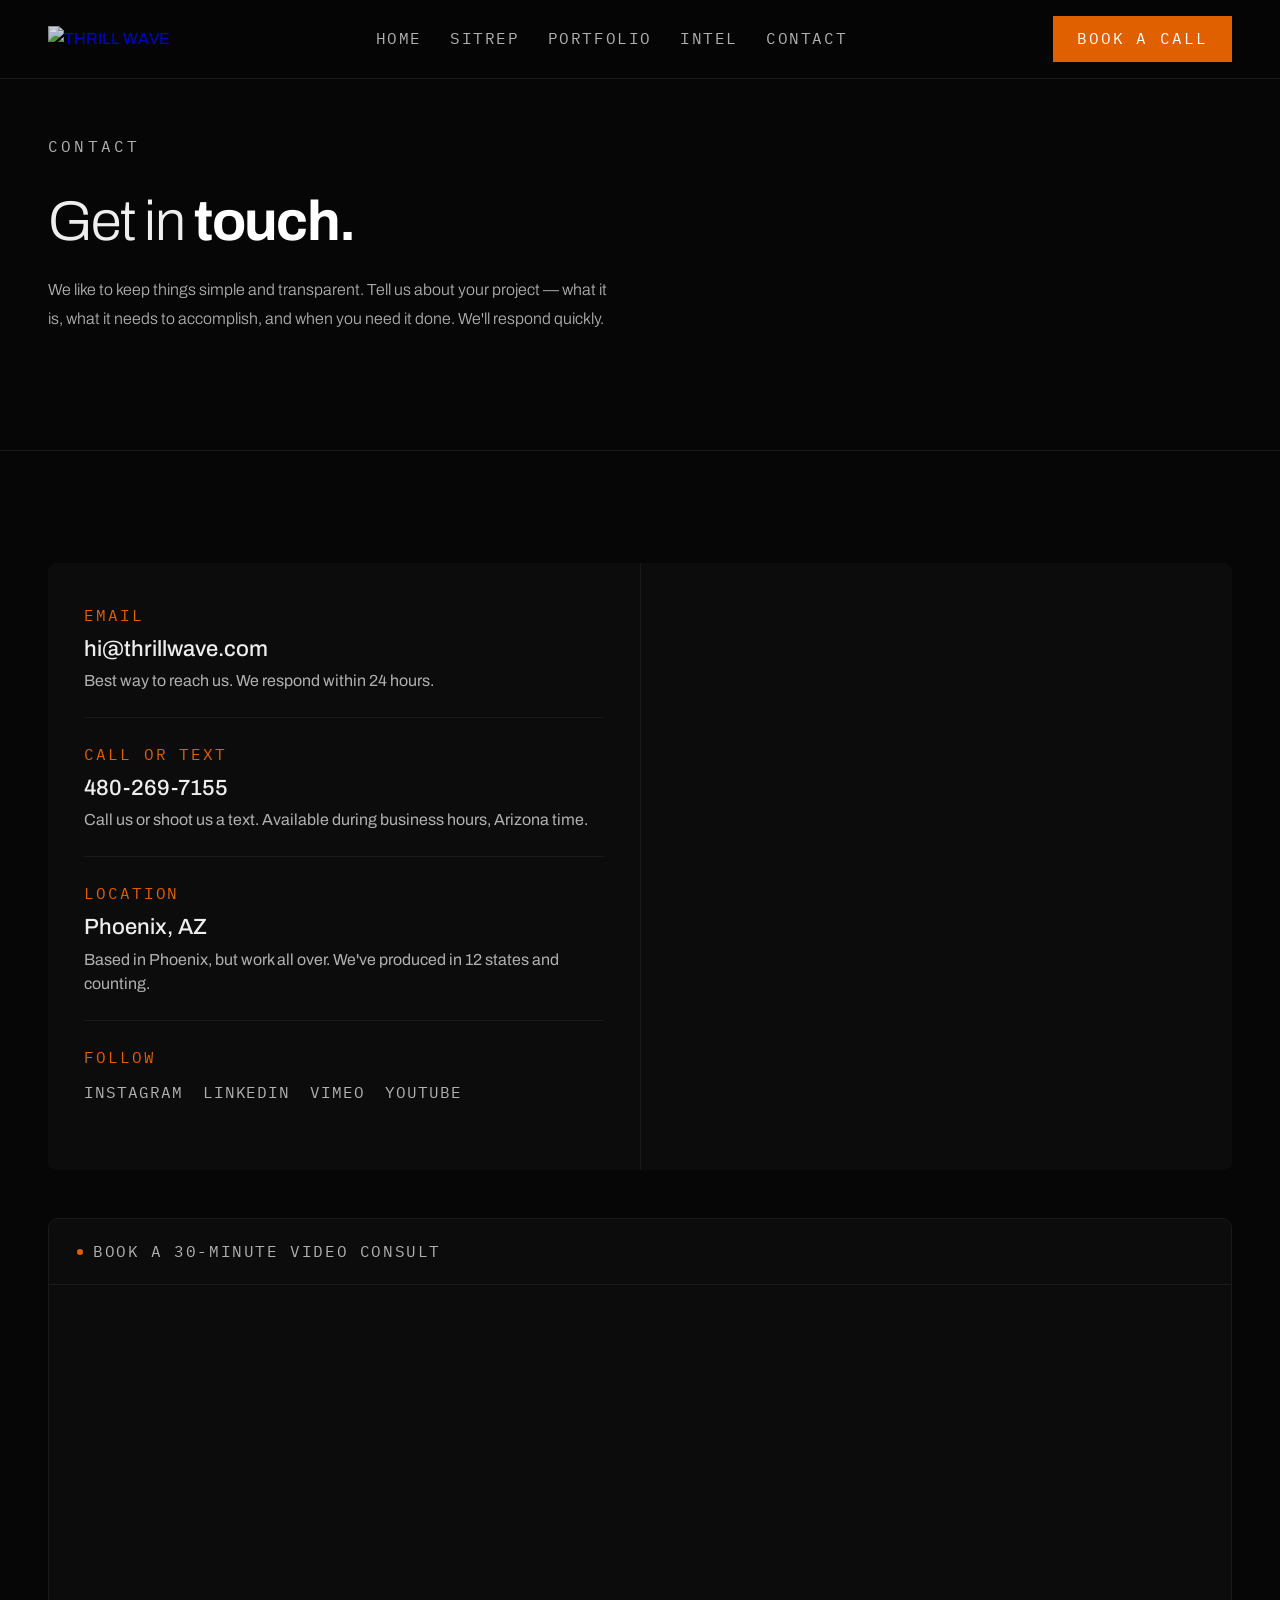
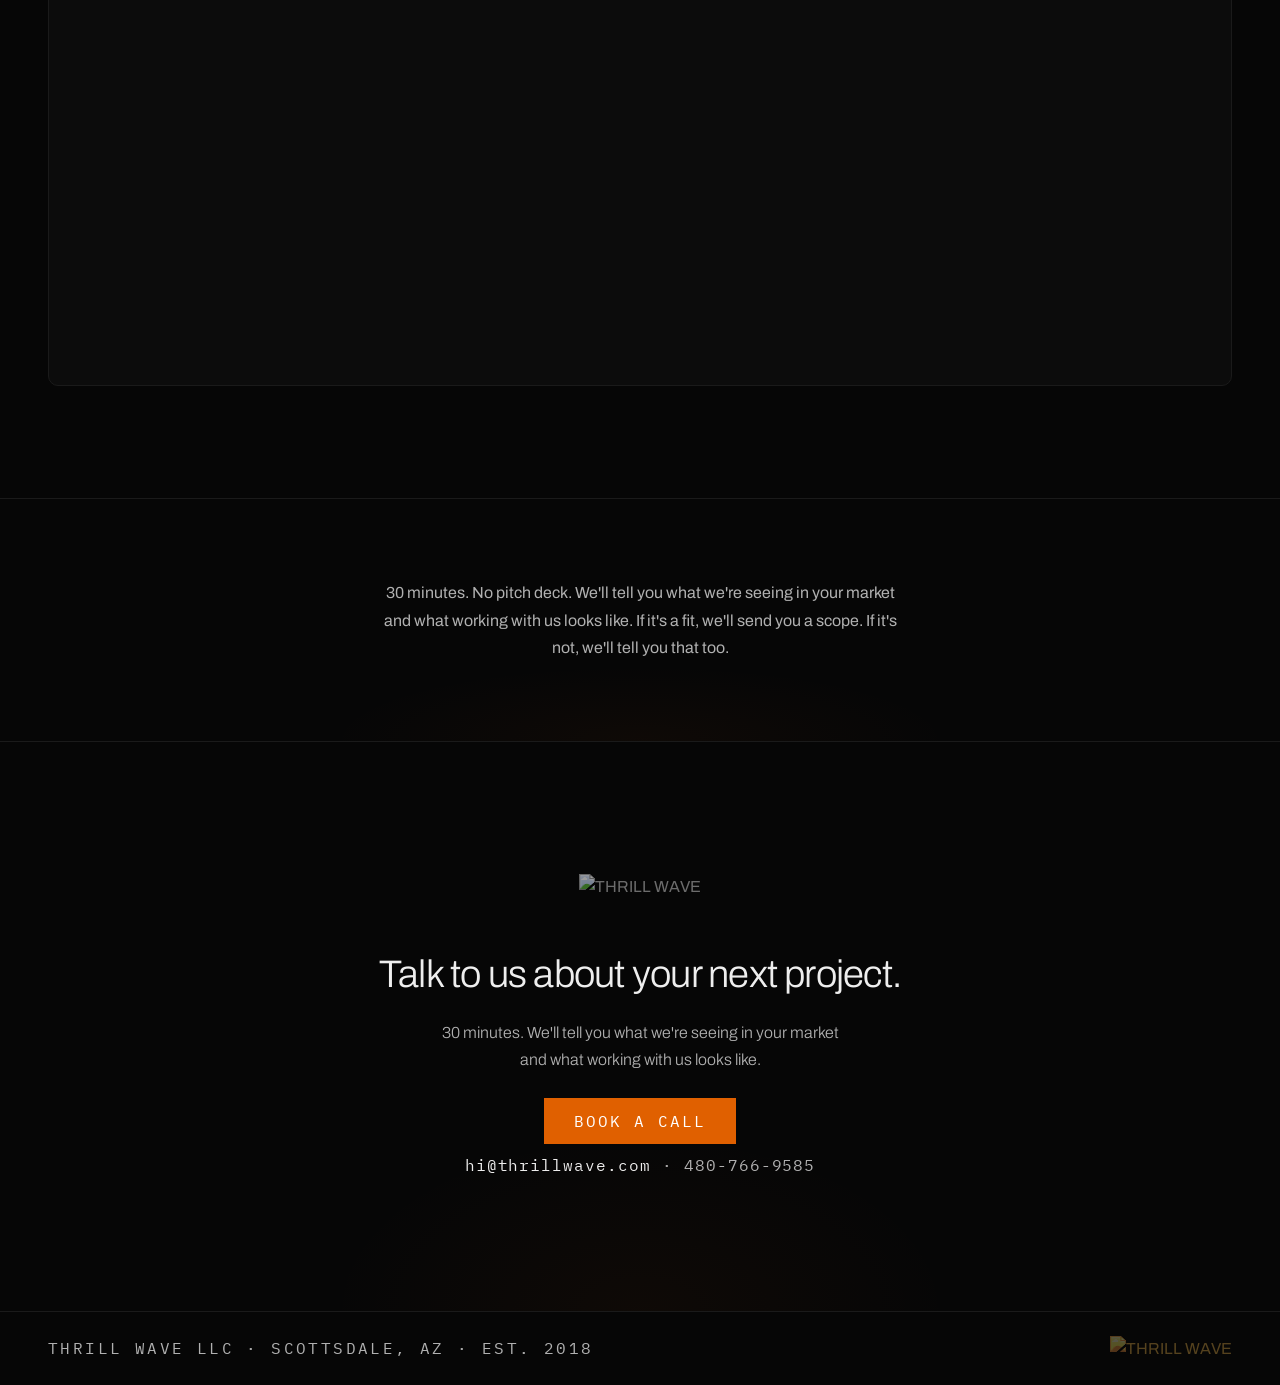
==== contact.html @ 00d658ed "contact page update; moved calendly widget" ====
<!doctype html>
<html lang="en">
  <head>
    <meta charset="UTF-8" />
    <meta name="viewport" content="width=device-width, initial-scale=1.0" />
    <title>Contact — Thrill Wave | Work With Us</title>
    <meta
      name="description"
      content="30 minutes. We'll tell you what we're seeing in your market and what working with us looks like. Email hi@thrillwave.com or book a call."
    />
    <link rel="preconnect" href="https://fonts.googleapis.com" />
    <link
      href="https://fonts.googleapis.com/css2?family=Archivo:wght@300;400;500;600;700;900&family=IBM+Plex+Mono:wght@300;400;500&display=swap"
      rel="stylesheet"
    />
    <link rel="stylesheet" href="styles.css" />
  </head>
  <body>
    <div id="site-nav"></div>

    <!-- HERO -->
    <section class="contact-hero">
      <div class="hero-bg"></div>
      <div class="hero-content">
        <div class="hero-eyebrow mono">Contact</div>
        <h1 class="hero-h1">Get in <strong>touch.</strong></h1>
        <p class="hero-sub">
          We like to keep things simple and transparent. Tell us about your
          project — what it is, what it needs to accomplish, and when you need
          it done. We'll respond quickly.
        </p>
      </div>
    </section>

    <!-- CONTACT INFO + MAP -->
    <section style="border-top: 1px solid var(--border)">
      <div class="contact-layout">
        <!-- LEFT: CONTACT METHODS -->
        <div class="contact-left">
          <div class="contact-methods">
            <div class="contact-method">
              <div class="contact-method-label">Email</div>
              <div class="contact-method-value">
                <a href="mailto:hi@thrillwave.com">hi@thrillwave.com</a>
              </div>
              <div class="contact-method-note">
                Best way to reach us. We respond within 24 hours.
              </div>
            </div>

            <div class="contact-method">
              <div class="contact-method-label">Call or Text</div>
              <div class="contact-method-value">
                <a href="tel:+14802697155">480-269-7155</a>
              </div>
              <div class="contact-method-note">
                Call us or shoot us a text. Available during business hours,
                Arizona time.
              </div>
            </div>

            <div class="contact-method">
              <div class="contact-method-label">Location</div>
              <div class="contact-method-value">Phoenix, AZ</div>
              <div class="contact-method-note">
                Based in Phoenix, but work all over. We've produced in 12 states
                and counting.
              </div>
            </div>

            <div class="contact-method">
              <div class="contact-method-label">Follow</div>
              <div class="contact-social">
                <a
                  href="https://www.instagram.com/thrillwave"
                  target="_blank"
                  rel="noopener"
                  class="contact-social-link"
                  >Instagram</a
                >
                <a
                  href="https://www.linkedin.com/company/thrillwave"
                  target="_blank"
                  rel="noopener"
                  class="contact-social-link"
                  >LinkedIn</a
                >
                <a
                  href="https://vimeo.com/thrillwave"
                  target="_blank"
                  rel="noopener"
                  class="contact-social-link"
                  >Vimeo</a
                >
                <a
                  href="https://www.youtube.com/@thrillwave"
                  target="_blank"
                  rel="noopener"
                  class="contact-social-link"
                  >YouTube</a
                >
              </div>
            </div>
          </div>
        </div>

        <!-- RIGHT: MAP -->
        <div class="contact-right">
          <iframe
            class="contact-map"
            src="https://www.google.com/maps/embed?pb=!1m18!1m12!1m3!1d213373.94354492173!2d-112.07404565!3d33.49417045!2m3!1f0!2f0!3f0!3m2!1i1024!2i768!4f13.1!3m3!1m2!1s0x872b0929a8374f29%3A0xf5f8a4dbfcb78f!2sScottsdale%2C%20AZ!5e0!3m2!1sen!2sus!4v1"
            loading="lazy"
            referrerpolicy="no-referrer-when-downgrade"
            title="Thrill Wave — Scottsdale, AZ"
          ></iframe>
        </div>
      </div>

      <!-- CALENDLY: FULL WIDTH BELOW -->
      <div class="contact-calendly-section">
        <div class="contact-calendly-header">
          <div class="contact-calendly-dot"></div>
          <span class="contact-calendly-label"
            >Book a 30-Minute Video Consult</span
          >
        </div>
        <iframe
          src="https://calendly.com/christhrillwave/30-minute-meeting-clone?hide_landing_page_details=1&hide_gdpr_banner=1&background_color=0c0c0c&text_color=b0b0b0&primary_color=e06000"
          loading="lazy"
          title="Schedule a call with Thrill Wave"
        ></iframe>
      </div>
    </section>

    <!-- BOTTOM CTA -->
    <section class="contact-cta-block">
      <div class="contact-cta-text">
        30 minutes. No pitch deck. We'll tell you what we're seeing in your
        market and what working with us looks like. If it's a fit, we'll send
        you a scope. If it's not, we'll tell you that too.
      </div>
    </section>

    <div id="site-footer"></div>

    <script src="includes.js"></script>
    <script src="menu.js"></script>
  </body>
</html>
---- styles.css ----
/* ============================================
   THRILL WAVE — GLOBAL STYLES
   ============================================ */
:root {
  /* Backgrounds */
  --black: #060606;
  --near-black: #0c0c0c;
  --dark: #141414;
  --card: #101010;

  /* Borders & UI elements */
  --border: #1a1a1a;
  --border-l: #252525;
  --border-mid: #3a3a3a;

  /* Text — only 3 colors */
  --white: #eee;
  --pure: #fff;
  --gray: #b0b0b0;
  --orange: #e06000;

  /* Orange UI variants */
  --orange-glow: rgba(224, 96, 0, 0.04);
  --orange-border: rgba(224, 96, 0, 0.1);

  /* Font scale — 4 sizes only */
  --fs-title: clamp(36px, 4.5vw, 56px);
  --fs-h1: clamp(26px, 3vw, 42px);
  --fs-h2: 22px;
  --fs-body: 16px;
}

* {
  margin: 0;
  padding: 0;
  box-sizing: border-box;
}
html {
  scroll-behavior: smooth;
  background: var(--black);
}
body {
  font-family: "Archivo", sans-serif;
  background: var(--black);
  color: var(--gray);
  font-size: var(--fs-body);
  line-height: 1.6;
  overflow-x: hidden;
  -webkit-font-smoothing: antialiased;
}
.mono {
  font-family: "IBM Plex Mono", monospace;
}

/* === NAV === */
nav {
  position: fixed;
  top: 0;
  left: 0;
  right: 0;
  z-index: 100;
  padding: 16px 48px;
  display: flex;
  justify-content: space-between;
  align-items: center;
  backdrop-filter: blur(20px);
  background: rgba(6, 6, 6, 0.88);
  border-bottom: 1px solid var(--border);
}
.nav-wordmark a {
  text-decoration: none;
}
.nav-wordmark img {
  height: 16px;
  opacity: 0.85;
}
.nav-links {
  display: flex;
  align-items: center;
  gap: 28px;
}
.nav-link {
  font-family: "IBM Plex Mono", monospace;
  font-size: var(--fs-body);
  letter-spacing: 0.1em;
  text-transform: uppercase;
  color: var(--gray);
  text-decoration: none;
  transition: color 0.3s;
}
.nav-link:hover {
  color: var(--white);
}
.nav-cta {
  font-family: "IBM Plex Mono", monospace;
  font-size: var(--fs-body);
  letter-spacing: 0.12em;
  text-transform: uppercase;
  color: var(--pure);
  background: var(--orange);
  padding: 10px 24px;
  text-decoration: none;
  transition: all 0.3s;
}

.nav-right {
  display: flex;
  align-items: center;
  gap: 16px;
}

.nav-cta:hover {
  background: var(--white);
  color: var(--black);
}

/* === HERO === */
.hero {
  min-height: 100vh;
  display: flex;
  flex-direction: column;
  justify-content: flex-end;
  padding: 0 48px 96px;
  position: relative;
  overflow: hidden;
}
.hero-bg {
  position: absolute;
  inset: 0;
  background: var(--black);
}
.hero-bg::after {
  content: "";
  position: absolute;
  inset: 0;
  background: linear-gradient(
    to top,
    var(--black) 0%,
    transparent 40%,
    transparent 85%,
    rgba(6, 6, 6, 0.4) 100%
  );
  z-index: 1;
}
.hero-content {
  position: relative;
  z-index: 2;
  max-width: 820px;
}
.hero-eyebrow {
  font-family: "IBM Plex Mono", monospace;
  font-size: var(--fs-body);
  letter-spacing: 0.2em;
  color: var(--gray);
  text-transform: uppercase;
  margin-bottom: 32px;
  opacity: 0;
  animation: up 1s ease 0.3s forwards;
}
.hero-h1 {
  font-size: var(--fs-title);
  font-weight: 300;
  line-height: 1.08;
  color: var(--white);
  margin-bottom: 24px;
  letter-spacing: -0.03em;
  opacity: 0;
  animation: up 1s ease 0.5s forwards;
}
.hero-h1 strong {
  font-weight: 700;
  color: var(--pure);
}
.hero-sub {
  font-size: var(--fs-body);
  font-weight: 300;
  color: var(--gray);
  max-width: 560px;
  line-height: 1.8;
  margin-bottom: 44px;
  opacity: 0;
  animation: up 1s ease 0.7s forwards;
}
.hero-ctas {
  display: flex;
  gap: 24px;
  align-items: center;
  opacity: 0;
  animation: up 1s ease 0.9s forwards;
}
.btn-w {
  font-family: "IBM Plex Mono", monospace;
  font-size: var(--fs-body);
  letter-spacing: 0.12em;
  text-transform: uppercase;
  color: var(--pure);
  background: var(--orange);
  padding: 13px 30px;
  text-decoration: none;
  transition: all 0.3s;
}
.btn-w:hover {
  background: var(--white);
  color: var(--black);
}
.btn-g {
  font-family: "IBM Plex Mono", monospace;
  font-size: var(--fs-body);
  letter-spacing: 0.12em;
  text-transform: uppercase;
  color: var(--gray);
  text-decoration: none;
  padding: 13px 0;
  border-bottom: 1px solid var(--orange-border);
  transition: all 0.3s;
}
.btn-g:hover {
  color: var(--white);
  border-bottom-color: var(--orange);
}
.arrow {
  color: var(--orange);
}
@keyframes up {
  from {
    opacity: 0;
    transform: translateY(18px);
  }
  to {
    opacity: 1;
    transform: translateY(0);
  }
}

/* === TICKER === */
.ticker {
  border-top: 1px solid var(--border);
  border-bottom: 1px solid var(--border);
  padding: 14px 0;
  overflow: hidden;
  white-space: nowrap;
}
.ticker-track {
  display: inline-flex;
  animation: scroll 40s linear infinite;
}
.ticker-item {
  font-family: "IBM Plex Mono", monospace;
  font-size: var(--fs-body);
  letter-spacing: 0.15em;
  text-transform: uppercase;
  color: var(--gray);
  padding: 0 36px;
}
@keyframes scroll {
  0% {
    transform: translateX(0);
  }
  100% {
    transform: translateX(-50%);
  }
}

/* === SECTION LABELS === */
section {
  padding: 112px 48px;
  position: relative;
}
.s-label {
  font-family: "IBM Plex Mono", monospace;
  font-size: var(--fs-body);
  letter-spacing: 0.2em;
  text-transform: uppercase;
  color: var(--gray);
  margin-bottom: 12px;
}
.s-num {
  color: var(--orange);
}
.s-title {
  font-size: var(--fs-h1);
  font-weight: 300;
  color: var(--white);
  line-height: 1.15;
  letter-spacing: -0.025em;
  margin-bottom: 18px;
}
.s-body {
  font-size: var(--fs-body);
  font-weight: 300;
  color: var(--gray);
  max-width: 580px;
  line-height: 1.8;
}

/* === FOUR FAILURE MODES === */
.fm-cards {
  display: grid;
  grid-template-columns: repeat(4, 1fr);
  gap: 1px;
  background: var(--border);
  border-radius: 10px;
  overflow: hidden;
  margin-bottom: 20px;
}
.fm-card {
  background: var(--near-black);
  padding: 24px 20px;
  cursor: pointer;
  transition: background 0.3s;
  position: relative;
  min-height: 200px;
  display: flex;
  flex-direction: column;
}
.fm-card:hover,
.fm-card.active {
  background: var(--black);
}
.fm-card.active .fm-num {
  color: var(--gray);
}
.fm-card.active .fm-title {
  color: var(--white);
}
.fm-card.active .fm-bar {
  opacity: 1;
}
.fm-num {
  font-family: "IBM Plex Mono", monospace;
  font-size: 32px;
  font-weight: 300;
  color: var(--border-l);
  line-height: 1;
  margin-bottom: 14px;
  transition: color 0.3s;
}
.fm-title {
  font-size: var(--fs-body);
  font-weight: 600;
  color: var(--gray);
  margin-bottom: 8px;
  transition: color 0.3s;
  line-height: 1.3;
}
.fm-desc {
  font-size: var(--fs-body);
  color: var(--gray);
  line-height: 1.6;
  flex: 1;
}
.fm-bar {
  position: absolute;
  bottom: 0;
  left: 0;
  right: 0;
  height: 2px;
  opacity: 0;
  transition: opacity 0.3s;
}
.fm-bar-fill {
  height: 100%;
  width: 0;
  background: var(--border-mid);
  transition: width 3.5s linear;
}
.fm-card.active .fm-bar-fill {
  width: 100%;
}
.fm-detail {
  background: var(--near-black);
  border: 0.5px solid var(--border);
  border-radius: 10px;
  overflow: hidden;
}
.fm-detail-inner {
  display: none;
  animation: fadeUp 0.35s ease;
}
.fm-detail-inner.active {
  display: flex;
  gap: 20px;
  padding: 24px;
}
@keyframes fadeUp {
  from {
    opacity: 0;
    transform: translateY(6px);
  }
  to {
    opacity: 1;
    transform: translateY(0);
  }
}
.fm-detail-left {
  flex: 1;
  min-width: 0;
}
.fm-detail-right {
  width: 260px;
  flex-shrink: 0;
  display: flex;
  flex-direction: column;
  gap: 8px;
}
.fm-detail-label {
  font-family: "IBM Plex Mono", monospace;
  font-size: var(--fs-body);
  letter-spacing: 0.15em;
  text-transform: uppercase;
  color: var(--gray);
  margin-bottom: 8px;
}
.fm-detail-h {
  font-size: var(--fs-h2);
  font-weight: 500;
  color: var(--white);
  margin-bottom: 8px;
  line-height: 1.3;
}
.fm-detail-p {
  font-size: var(--fs-body);
  color: var(--gray);
  line-height: 1.7;
}
.fm-symptom {
  display: flex;
  align-items: flex-start;
  gap: 10px;
  padding: 6px 0;
}
.fm-symptom-dot {
  width: 6px;
  height: 6px;
  border-radius: 50%;
  margin-top: 7px;
  flex-shrink: 0;
}
.fm-symptom-dot.red {
  background: #c04030;
}
.fm-symptom-dot.amber {
  background: #b07020;
}
.fm-symptom-text {
  font-size: var(--fs-body);
  color: var(--gray);
  line-height: 1.5;
}
.fm-stat-row {
  display: flex;
  align-items: baseline;
  gap: 10px;
  padding: 10px 14px;
  background: var(--black);
  border-radius: 6px;
}
.fm-stat-val {
  font-family: "IBM Plex Mono", monospace;
  font-size: var(--fs-h2);
  font-weight: 500;
  color: var(--white);
}
.fm-stat-label {
  font-size: var(--fs-body);
  color: var(--gray);
}

/* === TRIPTYCH === */
.triptych {
  display: grid;
  grid-template-columns: repeat(3, 1fr);
  gap: 1px;
  background: var(--border);
  border-radius: 10px;
  overflow: hidden;
}
.tri-card {
  background: var(--near-black);
  position: relative;
  aspect-ratio: 1 / 1.15;
}
.tri-card canvas {
  display: block;
  width: 100%;
  height: 100%;
}
.tri-num {
  position: absolute;
  top: 18px;
  left: 20px;
  font-family: "IBM Plex Mono", monospace;
  font-size: 44px;
  font-weight: 300;
  color: var(--border);
  line-height: 1;
  z-index: 2;
}
.tri-bottom {
  position: absolute;
  bottom: 0;
  left: 0;
  right: 0;
  padding: 20px;
  z-index: 2;
}
.tri-name {
  font-size: var(--fs-h2);
  font-weight: 500;
  color: var(--white);
  margin-bottom: 6px;
  letter-spacing: 0.02em;
}
.tri-divider {
  width: 28px;
  height: 1px;
  background: var(--border-mid);
  margin-bottom: 10px;
}
.tri-desc {
  font-size: var(--fs-body);
  font-weight: 300;
  color: var(--gray);
  line-height: 1.65;
}

/* === MECHANISM WIDGET === */
.mech-top {
  display: flex;
  align-items: center;
  justify-content: space-between;
  margin-bottom: 24px;
}
.mech-pills {
  display: flex;
  gap: 0;
}
.mech-pill {
  font-family: "IBM Plex Mono", monospace;
  font-size: var(--fs-body);
  letter-spacing: 0.08em;
  padding: 10px 22px;
  background: var(--dark);
  border: 1px solid var(--border-l);
  color: var(--gray);
  cursor: pointer;
  transition: all 0.3s;
  text-transform: uppercase;
  position: relative;
  overflow: hidden;
}
.mech-pill:first-child {
  border-radius: 6px 0 0 6px;
}
.mech-pill:last-child {
  border-radius: 0 6px 6px 0;
}
.mech-pill:not(:first-child) {
  border-left: none;
}
.mech-pill:hover {
  color: var(--white);
}
.mech-pill.active {
  background: var(--white);
  color: var(--black);
  border-color: var(--white);
}
.mech-pill-bar {
  position: absolute;
  bottom: 0;
  left: 0;
  right: 0;
  height: 2px;
}
.mech-pill-bar-fill {
  height: 100%;
  width: 0;
  background: var(--orange);
  transition: width 4.5s linear;
}
.mech-pill.active .mech-pill-bar-fill {
  width: 100%;
}
.mech-counter {
  font-family: "IBM Plex Mono", monospace;
  font-size: var(--fs-body);
  color: var(--gray);
  letter-spacing: 0.1em;
}
.mech-stage {
  display: none;
  animation: fadeUp 0.4s ease;
}
.mech-stage.active {
  display: block;
}
.mech-stage-header {
  display: flex;
  align-items: baseline;
  gap: 12px;
  margin-bottom: 14px;
}
.mech-stage-num {
  font-family: "IBM Plex Mono", monospace;
  font-size: 40px;
  font-weight: 300;
  color: var(--border-l);
  line-height: 1;
}
.mech-stage-name {
  font-size: var(--fs-h1);
  font-weight: 500;
  color: var(--white);
  letter-spacing: -0.01em;
}
.mech-stage-desc {
  font-size: var(--fs-body);
  color: var(--gray);
  line-height: 1.7;
  max-width: 520px;
  margin-bottom: 20px;
}
.mech-viz {
  background: var(--near-black);
  border: 1px solid var(--border);
  border-radius: 10px;
  padding: 24px;
  position: relative;
  overflow: hidden;
  min-height: 200px;
}
.mech-streams {
  display: flex;
  flex-direction: column;
  gap: 8px;
  margin-bottom: 20px;
}
.mech-stream {
  display: flex;
  align-items: center;
  gap: 10px;
  height: 34px;
}
.mech-stream-label {
  font-family: "IBM Plex Mono", monospace;
  font-size: var(--fs-body);
  color: var(--gray);
  width: 150px;
  text-align: right;
  flex-shrink: 0;
  letter-spacing: 0.04em;
  text-transform: uppercase;
}
.mech-stream-bar {
  height: 3px;
  border-radius: 2px;
  position: relative;
  flex: 1;
  overflow: hidden;
}
.mech-stream-bar-bg {
  position: absolute;
  inset: 0;
  background: var(--border);
  border-radius: 2px;
}
.mech-stream-bar-fill {
  position: absolute;
  top: 0;
  left: 0;
  height: 100%;
  border-radius: 2px;
  background: var(--gray);
  transition: width 1.2s cubic-bezier(0.22, 1, 0.36, 1);
}
.mech-stream-val {
  font-family: "IBM Plex Mono", monospace;
  font-size: var(--fs-body);
  color: var(--gray);
  width: 44px;
  flex-shrink: 0;
}
.mech-tags {
  display: flex;
  flex-wrap: wrap;
  gap: 8px;
  margin-top: 16px;
}
.mech-tag {
  font-family: "IBM Plex Mono", monospace;
  font-size: var(--fs-body);
  letter-spacing: 0.06em;
  padding: 6px 14px;
  border: 1px solid var(--border);
  color: var(--gray);
  border-radius: 6px;
  text-transform: uppercase;
  opacity: 0;
  animation: tagIn 0.3s ease forwards;
}
@keyframes tagIn {
  to {
    opacity: 1;
  }
}
.mech-synth-grid {
  display: grid;
  grid-template-columns: 1fr 1fr;
  gap: 12px;
}
.mech-synth-card {
  border: 1px solid var(--border);
  border-radius: 8px;
  padding: 18px;
  background: var(--black);
}
.mech-synth-label {
  font-family: "IBM Plex Mono", monospace;
  font-size: var(--fs-body);
  letter-spacing: 0.1em;
  text-transform: uppercase;
  color: var(--gray);
  margin-bottom: 8px;
}
.mech-synth-val {
  font-size: var(--fs-h2);
  font-weight: 500;
  color: var(--white);
}
.mech-synth-sub {
  font-size: var(--fs-body);
  color: var(--gray);
  margin-top: 4px;
}
.mech-conf-bar {
  height: 4px;
  background: var(--border);
  border-radius: 2px;
  margin-top: 12px;
  overflow: hidden;
}
.mech-conf-fill {
  height: 100%;
  border-radius: 2px;
  background: var(--orange);
  width: 0;
  transition: width 1.5s cubic-bezier(0.22, 1, 0.36, 1);
}
.mech-exec-timeline {
  display: flex;
  flex-direction: column;
  gap: 0;
}
.mech-exec-step {
  display: flex;
  gap: 14px;
  padding: 16px 0;
  border-bottom: 1px solid var(--border);
  opacity: 0;
  animation: slideIn 0.4s ease forwards;
}
.mech-exec-step:last-child {
  border-bottom: none;
}
@keyframes slideIn {
  to {
    opacity: 1;
    transform: translateX(0);
  }
}
.mech-exec-dot {
  width: 8px;
  height: 8px;
  border-radius: 50%;
  margin-top: 6px;
  flex-shrink: 0;
}
.mech-exec-dot.pending {
  background: var(--border-l);
}
.mech-exec-dot.active {
  background: var(--orange);
}
.mech-exec-dot.done {
  background: var(--white);
}
.mech-exec-phase {
  font-family: "IBM Plex Mono", monospace;
  font-size: var(--fs-body);
  letter-spacing: 0.08em;
  text-transform: uppercase;
  color: var(--gray);
  margin-bottom: 2px;
}
.mech-exec-text {
  font-size: var(--fs-body);
  color: var(--gray);
  line-height: 1.5;
}
.mech-exec-status {
  font-family: "IBM Plex Mono", monospace;
  font-size: var(--fs-body);
  color: var(--gray);
  margin-left: auto;
  flex-shrink: 0;
  align-self: center;
}

/* === VERTICALS === */
.vert {
  background: var(--near-black);
  border-top: 1px solid var(--border);
}
.vert-hdr {
  margin-bottom: 48px;
  max-width: 540px;
}
.vert-grid {
  display: grid;
  grid-template-columns: repeat(3, 1fr);
  gap: 1px;
  background: var(--border);
}
.v-tile {
  background: var(--black);
  padding: 32px 24px;
  transition: background 0.4s;
  position: relative;
}
.v-tile:hover {
  background: var(--dark);
}
.v-tile::before {
  content: "";
  position: absolute;
  top: 0;
  left: 0;
  width: 0;
  height: 1px;
  background: var(--gray);
  transition: width 0.4s;
}
.v-tile:hover::before {
  width: 100%;
}
.v-tile h3 {
  font-size: var(--fs-h2);
  font-weight: 600;
  color: var(--white);
  margin-bottom: 8px;
}
.v-tile p {
  font-family: "IBM Plex Mono", monospace;
  font-size: var(--fs-body);
  color: var(--gray);
  letter-spacing: 0.02em;
  line-height: 1.6;
}

/* === PROOF === */
.proof {
  border-top: 1px solid var(--border);
}
.proof-hdr {
  margin-bottom: 48px;
}
.vid-ph {
  width: 100%;
  aspect-ratio: 16 / 9;
  background: var(--near-black);
  border: 1px solid var(--border);
  border-radius: 8px;
  display: flex;
  align-items: center;
  justify-content: center;
  margin-bottom: 64px;
}
.vid-ph span {
  font-family: "IBM Plex Mono", monospace;
  font-size: var(--fs-body);
  color: var(--gray);
  letter-spacing: 0.15em;
  text-transform: uppercase;
}
.diff {
  padding: 24px 0;
  border-top: 1px solid var(--border);
  display: flex;
  align-items: center;
  gap: 14px;
}
.diff-dot {
  width: 6px;
  height: 6px;
  border-radius: 50%;
  background: var(--orange);
  flex-shrink: 0;
}
.diff p {
  font-size: var(--fs-body);
  font-weight: 500;
  color: var(--gray);
}

/* === CTA === */
.cta {
  padding: 132px 48px;
  text-align: center;
  border-top: 1px solid var(--border);
  position: relative;
}
.cta::before {
  content: "";
  position: absolute;
  inset: 0;
  background: radial-gradient(
    ellipse 35% 45% at 50% 100%,
    var(--orange-glow) 0%,
    transparent 70%
  );
  pointer-events: none;
}
.cta-logo {
  margin-bottom: 44px;
}
.cta-logo img {
  height: 72px;
  opacity: 0.6;
}
.cta-h2 {
  font-size: var(--fs-h1);
  font-weight: 300;
  color: var(--white);
  margin-bottom: 14px;
  letter-spacing: -0.02em;
}
.cta-p {
  font-size: var(--fs-body);
  font-weight: 300;
  color: var(--gray);
  margin-bottom: 36px;
  line-height: 1.7;
}
.cta-contact {
  font-family: "IBM Plex Mono", monospace;
  font-size: var(--fs-body);
  color: var(--gray);
  letter-spacing: 0.06em;
  margin-top: 18px;
}
.cta-contact a {
  color: var(--white);
  text-decoration: none;
  transition: color 0.3s;
}
.cta-contact a:hover {
  color: var(--orange);
}

/* === FOOTER === */
footer {
  padding: 24px 48px;
  border-top: 1px solid var(--border);
  display: flex;
  justify-content: space-between;
  align-items: center;
}
footer p {
  font-family: "IBM Plex Mono", monospace;
  font-size: var(--fs-body);
  letter-spacing: 0.15em;
  text-transform: uppercase;
  color: var(--gray);
}
.f-logo img {
  height: 16px;
  opacity: 0.4;
  filter: sepia(1) saturate(3) hue-rotate(346deg) brightness(0.8);
}

/* === TEMPLATE PAGE === */
.page-body {
  min-height: 60vh;
  display: flex;
  align-items: center;
  justify-content: center;
  padding-top: 80px;
}
.page-body p {
  font-family: "IBM Plex Mono", monospace;
  font-size: var(--fs-body);
  color: var(--gray);
  letter-spacing: 0.1em;
  text-transform: uppercase;
}

/* === HAMBURGER MENU === */
.nav-burger {
  display: none;
  background: none;
  border: none;
  cursor: pointer;
  padding: 8px;
  flex-direction: column;
  gap: 5px;
  z-index: 101;
}
.nav-burger span {
  display: block;
  width: 20px;
  height: 1.5px;
  background: var(--white);
  transition: all 0.3s;
}
.nav-burger.open span:nth-child(1) {
  transform: translateY(6.5px) rotate(45deg);
}
.nav-burger.open span:nth-child(2) {
  opacity: 0;
}
.nav-burger.open span:nth-child(3) {
  transform: translateY(-6.5px) rotate(-45deg);
}

/* === CONTACT === */
.contact-hero {
  min-height: 50vh;
  display: flex;
  flex-direction: column;
  justify-content: flex-end;
  padding: 0 48px 72px;
  position: relative;
  overflow: hidden;
}
.contact-hero .hero-bg {
  position: absolute;
  inset: 0;
  background: var(--black);
}
.contact-hero .hero-content {
  position: relative;
  z-index: 2;
  max-width: 700px;
}
.contact-layout {
  display: grid;
  grid-template-columns: 1fr 1fr;
  gap: 1px;
  background: var(--border);
  border-radius: 10px;
  overflow: hidden;
  margin-bottom: 48px;
}
.contact-left {
  background: var(--near-black);
  padding: 40px 36px;
}
.contact-right {
  background: var(--near-black);
  position: relative;
  overflow: hidden;
  min-height: 420px;
}
.contact-methods {
  display: flex;
  flex-direction: column;
  gap: 0;
}
.contact-method {
  padding: 24px 0;
  border-bottom: 1px solid var(--border);
  display: flex;
  flex-direction: column;
  gap: 6px;
}
.contact-method:first-child {
  padding-top: 0;
}
.contact-method:last-child {
  border-bottom: none;
}
.contact-method-label {
  font-family: "IBM Plex Mono", monospace;
  font-size: var(--fs-body);
  letter-spacing: 0.12em;
  text-transform: uppercase;
  color: var(--orange);
}
.contact-method-value {
  font-size: var(--fs-h2);
  font-weight: 500;
  color: var(--white);
  line-height: 1.3;
}
.contact-method-value a {
  color: var(--white);
  text-decoration: none;
  transition: color 0.3s;
}
.contact-method-value a:hover {
  color: var(--orange);
}
.contact-method-note {
  font-size: var(--fs-body);
  color: var(--gray);
  line-height: 1.5;
}
.contact-social {
  display: flex;
  align-items: center;
  gap: 20px;
  padding-top: 4px;
}
.contact-social-link {
  font-family: "IBM Plex Mono", monospace;
  font-size: var(--fs-body);
  letter-spacing: 0.06em;
  color: var(--gray);
  text-decoration: none;
  transition: color 0.3s;
  text-transform: uppercase;
}
.contact-social-link:hover {
  color: var(--white);
}
.contact-map {
  width: 100%;
  height: 100%;
  border: none;
  display: block;
  filter: grayscale(100%) invert(92%) contrast(83%) brightness(0.6) sepia(15%)
    hue-rotate(340deg);
}
.contact-map-pin {
  position: absolute;
  top: 50%;
  left: 55%;
  transform: translate(-50%, -50%);
  z-index: 2;
  pointer-events: none;
  display: flex;
  flex-direction: column;
  align-items: center;
  gap: 4px;
}
.contact-map-dot {
  width: 12px;
  height: 12px;
  background: var(--orange);
  border-radius: 50%;
  box-shadow:
    0 0 0 4px rgba(224, 96, 0, 0.25),
    0 0 0 8px rgba(224, 96, 0, 0.1);
}
.contact-map-label {
  font-family: "IBM Plex Mono", monospace;
  font-size: 11px;
  letter-spacing: 0.1em;
  text-transform: uppercase;
  color: var(--orange);
  background: rgba(6, 6, 6, 0.85);
  padding: 3px 8px;
  border-radius: 3px;
  white-space: nowrap;
}

/* Calendly full-width section */
.contact-calendly-section {
  background: var(--near-black);
  border: 1px solid var(--border);
  border-radius: 10px;
  overflow: hidden;
}
.contact-calendly-header {
  padding: 20px 28px;
  border-bottom: 1px solid var(--border);
  display: flex;
  align-items: center;
  gap: 10px;
}
.contact-calendly-dot {
  width: 6px;
  height: 6px;
  background: var(--orange);
  border-radius: 50%;
  animation: pulse 2s ease infinite;
}
.contact-calendly-label {
  font-family: "IBM Plex Mono", monospace;
  font-size: var(--fs-body);
  letter-spacing: 0.1em;
  text-transform: uppercase;
  color: var(--gray);
}
.contact-calendly-section iframe {
  width: 100%;
  height: 700px;
  border: none;
  display: block;
}
.contact-cta-block {
  text-align: center;
  padding: 80px 48px;
  border-top: 1px solid var(--border);
  position: relative;
}
.contact-cta-block::before {
  content: "";
  position: absolute;
  inset: 0;
  background: radial-gradient(
    ellipse 35% 45% at 50% 100%,
    var(--orange-glow) 0%,
    transparent 70%
  );
  pointer-events: none;
}
.contact-cta-text {
  font-size: var(--fs-body);
  color: var(--gray);
  line-height: 1.7;
  max-width: 520px;
  margin: 0 auto;
  position: relative;
}

/* === INTEL / BLOG === */
.intel-hero {
  min-height: 50vh;
  display: flex;
  flex-direction: column;
  justify-content: flex-end;
  padding: 0 48px 72px;
  position: relative;
  overflow: hidden;
}
.intel-hero .hero-bg {
  position: absolute;
  inset: 0;
  background: var(--black);
}
.intel-hero .hero-content {
  position: relative;
  z-index: 2;
  max-width: 700px;
}
.intel-bar {
  display: flex;
  align-items: center;
  justify-content: space-between;
  gap: 16px;
  margin-bottom: 40px;
  flex-wrap: wrap;
}
.intel-filters {
  display: flex;
  gap: 0;
  border-bottom: 1px solid var(--border);
  flex: 1;
  min-width: 0;
}
.intel-filter {
  font-family: "IBM Plex Mono", monospace;
  font-size: var(--fs-body);
  letter-spacing: 0.08em;
  text-transform: uppercase;
  color: var(--gray);
  background: none;
  border: none;
  padding: 14px 20px;
  cursor: pointer;
  transition: color 0.3s;
  position: relative;
  white-space: nowrap;
}
.intel-filter::after {
  content: "";
  position: absolute;
  bottom: -1px;
  left: 0;
  right: 0;
  height: 2px;
  background: var(--orange);
  transform: scaleX(0);
  transition: transform 0.3s;
}
.intel-filter:hover {
  color: var(--white);
}
.intel-filter.active {
  color: var(--white);
}
.intel-filter.active::after {
  transform: scaleX(1);
}
.intel-sort {
  font-family: "IBM Plex Mono", monospace;
  font-size: var(--fs-body);
  letter-spacing: 0.06em;
  color: var(--gray);
  background: var(--dark);
  border: 1px solid var(--border-l);
  padding: 10px 16px;
  cursor: pointer;
  text-transform: uppercase;
  appearance: none;
  border-radius: 6px;
}
.intel-sort:focus {
  outline: none;
  border-color: var(--orange);
}

/* Featured post */
.intel-featured {
  display: grid;
  grid-template-columns: 1.2fr 1fr;
  gap: 1px;
  background: var(--border);
  border-radius: 10px;
  overflow: hidden;
  margin-bottom: 24px;
  cursor: pointer;
  transition: background 0.3s;
}
.intel-featured:hover .intel-feat-img-inner {
  transform: scale(1.03);
}
.intel-feat-img {
  background: var(--near-black);
  overflow: hidden;
  position: relative;
  min-height: 320px;
}
.intel-feat-img-inner {
  width: 100%;
  height: 100%;
  background: var(--dark);
  display: flex;
  align-items: center;
  justify-content: center;
  transition: transform 0.6s cubic-bezier(0.22, 1, 0.36, 1);
}
.intel-feat-img-inner img {
  width: 100%;
  height: 100%;
  object-fit: cover;
}
.intel-feat-body {
  background: var(--near-black);
  padding: 40px 36px;
  display: flex;
  flex-direction: column;
  justify-content: center;
}
.intel-feat-badge {
  display: inline-flex;
  align-items: center;
  gap: 8px;
  margin-bottom: 16px;
}
.intel-feat-badge-dot {
  width: 6px;
  height: 6px;
  background: var(--orange);
  border-radius: 50%;
}
.intel-feat-badge-text {
  font-family: "IBM Plex Mono", monospace;
  font-size: var(--fs-body);
  letter-spacing: 0.12em;
  text-transform: uppercase;
  color: var(--orange);
}
.intel-feat-title {
  font-size: var(--fs-h1);
  font-weight: 500;
  color: var(--white);
  line-height: 1.2;
  margin-bottom: 14px;
  letter-spacing: -0.02em;
}
.intel-feat-excerpt {
  font-size: var(--fs-body);
  color: var(--gray);
  line-height: 1.7;
  margin-bottom: 20px;
}
.intel-feat-meta {
  font-family: "IBM Plex Mono", monospace;
  font-size: var(--fs-body);
  color: var(--gray);
  letter-spacing: 0.04em;
}
.intel-feat-meta .intel-meta-sep {
  margin: 0 8px;
  color: var(--border-mid);
}

/* Post grid */
.intel-grid {
  display: grid;
  grid-template-columns: repeat(3, 1fr);
  gap: 24px;
}
.intel-card {
  background: var(--near-black);
  border: 1px solid var(--border);
  border-radius: 8px;
  overflow: hidden;
  cursor: pointer;
  transition:
    border-color 0.3s,
    transform 0.3s;
  display: flex;
  flex-direction: column;
  text-decoration: none;
}
.intel-card:hover {
  border-color: var(--border-l);
  transform: translateY(-3px);
}
.intel-card-img {
  width: 100%;
  aspect-ratio: 16 / 9;
  background: var(--dark);
  overflow: hidden;
  position: relative;
}
.intel-card-img img {
  width: 100%;
  height: 100%;
  object-fit: cover;
  transition: transform 0.5s cubic-bezier(0.22, 1, 0.36, 1);
}
.intel-card:hover .intel-card-img img {
  transform: scale(1.04);
}
.intel-card-img-ph {
  width: 100%;
  height: 100%;
  display: flex;
  align-items: center;
  justify-content: center;
  font-family: "IBM Plex Mono", monospace;
  font-size: var(--fs-body);
  color: var(--border-mid);
  letter-spacing: 0.1em;
  text-transform: uppercase;
}
.intel-card-body {
  padding: 24px;
  flex: 1;
  display: flex;
  flex-direction: column;
}
.intel-card-cat {
  font-family: "IBM Plex Mono", monospace;
  font-size: var(--fs-body);
  letter-spacing: 0.1em;
  text-transform: uppercase;
  color: var(--orange);
  margin-bottom: 10px;
}
.intel-card-title {
  font-size: var(--fs-h2);
  font-weight: 600;
  color: var(--white);
  line-height: 1.25;
  margin-bottom: 10px;
}
.intel-card-excerpt {
  font-size: var(--fs-body);
  color: var(--gray);
  line-height: 1.6;
  flex: 1;
  margin-bottom: 16px;
}
.intel-card-meta {
  font-family: "IBM Plex Mono", monospace;
  font-size: var(--fs-body);
  color: var(--gray);
  letter-spacing: 0.04em;
  padding-top: 14px;
  border-top: 1px solid var(--border);
}
.intel-empty {
  grid-column: 1 / -1;
  text-align: center;
  padding: 80px 20px;
  font-size: var(--fs-body);
  color: var(--gray);
}
.intel-count {
  font-family: "IBM Plex Mono", monospace;
  font-size: var(--fs-body);
  color: var(--gray);
  text-align: center;
  margin-top: 48px;
  letter-spacing: 0.08em;
}

/* Substack subscribe bar */
.intel-subscribe {
  display: flex;
  align-items: center;
  justify-content: space-between;
  background: var(--near-black);
  border: 1px solid var(--border);
  border-radius: 10px;
  padding: 28px 32px;
  margin-top: 64px;
  gap: 24px;
  flex-wrap: wrap;
}
.intel-subscribe-text {
  flex: 1;
  min-width: 200px;
}
.intel-subscribe-title {
  font-size: var(--fs-h2);
  font-weight: 500;
  color: var(--white);
  margin-bottom: 4px;
}
.intel-subscribe-desc {
  font-size: var(--fs-body);
  color: var(--gray);
}
.intel-subscribe-btn {
  font-family: "IBM Plex Mono", monospace;
  font-size: var(--fs-body);
  letter-spacing: 0.12em;
  text-transform: uppercase;
  color: var(--pure);
  background: var(--orange);
  padding: 13px 30px;
  text-decoration: none;
  transition: all 0.3s;
  white-space: nowrap;
}
.intel-subscribe-btn:hover {
  background: var(--white);
  color: var(--black);
}

/* Loading state */
.intel-loading {
  grid-column: 1 / -1;
  display: flex;
  align-items: center;
  justify-content: center;
  gap: 12px;
  padding: 80px 20px;
  font-family: "IBM Plex Mono", monospace;
  font-size: var(--fs-body);
  color: var(--gray);
  letter-spacing: 0.08em;
  text-transform: uppercase;
}
.intel-loading-dot {
  width: 6px;
  height: 6px;
  background: var(--orange);
  border-radius: 50%;
  animation: pulse 1.2s ease infinite;
}
@keyframes pulse {
  0%,
  100% {
    opacity: 0.3;
  }
  50% {
    opacity: 1;
  }
}

/* === PORTFOLIO === */
.port-hero {
  min-height: 50vh;
  display: flex;
  flex-direction: column;
  justify-content: flex-end;
  padding: 0 48px 72px;
  position: relative;
  overflow: hidden;
}
.port-hero .hero-bg {
  position: absolute;
  inset: 0;
  background: var(--black);
}
.port-hero .hero-content {
  position: relative;
  z-index: 2;
  max-width: 700px;
}
.port-filters {
  display: flex;
  gap: 0;
  flex-wrap: wrap;
  margin-bottom: 48px;
  border-bottom: 1px solid var(--border);
  padding-bottom: 0;
}
.port-filter {
  font-family: "IBM Plex Mono", monospace;
  font-size: var(--fs-body);
  letter-spacing: 0.08em;
  text-transform: uppercase;
  color: var(--gray);
  background: none;
  border: none;
  padding: 14px 24px;
  cursor: pointer;
  transition: color 0.3s;
  position: relative;
  white-space: nowrap;
}
.port-filter::after {
  content: "";
  position: absolute;
  bottom: -1px;
  left: 0;
  right: 0;
  height: 2px;
  background: var(--orange);
  transform: scaleX(0);
  transition: transform 0.3s;
}
.port-filter:hover {
  color: var(--white);
}
.port-filter.active {
  color: var(--white);
}
.port-filter.active::after {
  transform: scaleX(1);
}
.port-grid {
  display: grid;
  grid-template-columns: repeat(2, 1fr);
  gap: 24px;
}
.port-card {
  position: relative;
  overflow: hidden;
  border-radius: 8px;
  cursor: pointer;
  border: 1px solid var(--border);
  transition: border-color 0.4s;
}
.port-card:hover {
  border-color: var(--border-l);
}
.port-card.featured {
  grid-column: 1 / -1;
}
.port-thumb {
  position: relative;
  width: 100%;
  aspect-ratio: 16 / 9;
  background: var(--near-black);
  overflow: hidden;
}
.port-thumb-inner {
  width: 100%;
  height: 100%;
  background: var(--dark);
  transition: transform 0.6s cubic-bezier(0.22, 1, 0.36, 1);
  display: flex;
  align-items: center;
  justify-content: center;
}
.port-card:hover .port-thumb-inner {
  transform: scale(1.03);
}
.port-thumb-gradient {
  position: absolute;
  bottom: 0;
  left: 0;
  right: 0;
  height: 60%;
  background: linear-gradient(to top, rgba(6, 6, 6, 0.95) 0%, transparent 100%);
  z-index: 1;
  pointer-events: none;
}
.port-play {
  position: absolute;
  top: 50%;
  left: 50%;
  transform: translate(-50%, -50%) scale(0.85);
  width: 56px;
  height: 56px;
  border-radius: 50%;
  background: rgba(224, 96, 0, 0.9);
  display: flex;
  align-items: center;
  justify-content: center;
  z-index: 2;
  opacity: 0;
  transition:
    opacity 0.3s,
    transform 0.3s;
}
.port-card:hover .port-play {
  opacity: 1;
  transform: translate(-50%, -50%) scale(1);
}
.port-play-tri {
  width: 0;
  height: 0;
  border-style: solid;
  border-width: 9px 0 9px 16px;
  border-color: transparent transparent transparent var(--pure);
  margin-left: 3px;
}
.port-info {
  position: absolute;
  bottom: 0;
  left: 0;
  right: 0;
  padding: 24px;
  z-index: 2;
}
.port-category {
  font-family: "IBM Plex Mono", monospace;
  font-size: var(--fs-body);
  letter-spacing: 0.1em;
  text-transform: uppercase;
  color: var(--orange);
  margin-bottom: 8px;
}
.port-title {
  font-size: var(--fs-h2);
  font-weight: 600;
  color: var(--white);
  margin-bottom: 4px;
  line-height: 1.2;
}
.port-client {
  font-size: var(--fs-body);
  color: var(--gray);
}
.port-thumb-label {
  font-family: "IBM Plex Mono", monospace;
  font-size: var(--fs-body);
  letter-spacing: 0.1em;
  text-transform: uppercase;
  color: var(--border-mid);
}
.port-count {
  font-family: "IBM Plex Mono", monospace;
  font-size: var(--fs-body);
  color: var(--gray);
  text-align: center;
  margin-top: 48px;
  letter-spacing: 0.08em;
}

/* === RESPONSIVE === */
@media (max-width: 1024px) {
  .fm-cards {
    grid-template-columns: repeat(2, 1fr);
  }
  .triptych {
    grid-template-columns: 1fr;
  }
  .tri-card {
    aspect-ratio: 4 / 3;
  }
  .vert-grid {
    grid-template-columns: repeat(2, 1fr);
  }
  .mech-synth-grid {
    grid-template-columns: 1fr;
  }
  .port-grid {
    gap: 16px;
  }
  .intel-grid {
    grid-template-columns: repeat(2, 1fr);
  }
  .intel-featured {
    grid-template-columns: 1fr;
  }
  .intel-feat-img {
    min-height: 240px;
  }
}

@media (max-width: 768px) {
  :root {
    --fs-body: 15px;
    --fs-h2: 20px;
  }

  nav {
    padding: 12px 20px;
    backdrop-filter: none;
    background: var(--black);
  }
  .nav-burger {
    display: flex;
  }
  .nav-links {
    display: none;
    flex-direction: column;
    position: fixed;
    top: 0;
    left: 0;
    right: 0;
    bottom: 0;
    background: var(--black);
    padding: 100px 40px 40px;
    gap: 0;
    z-index: 99;
  }
  .nav-links.open {
    display: flex;
    background: var(--black);
  }
  .nav-link {
    display: block;
    letter-spacing: 0.08em;
    padding: 18px 0;
    border-bottom: 1px solid var(--border);
    color: var(--gray);
  }
  .nav-link:hover {
    color: var(--white);
  }
  .nav-cta {
    padding: 10px 18px;
  }
  .nav-burger {
    z-index: 101;
  }
  .nav-right {
    z-index: 101;
  }
  section {
    padding: 72px 20px;
  }
  .hero {
    padding: 0 20px 56px;
  }
  .fm-cards {
    grid-template-columns: 1fr;
  }
  .fm-detail-inner.active {
    flex-direction: column;
  }
  .fm-detail-right {
    width: 100%;
  }
  .hero-ctas {
    flex-direction: column;
    align-items: flex-start;
  }
  .cta {
    padding: 88px 20px;
  }
  .vert-grid {
    grid-template-columns: 1fr;
  }
  .mech-stream-label {
    width: 110px;
  }
  .port-hero {
    min-height: 40vh;
    padding: 0 20px 48px;
  }
  .port-grid {
    grid-template-columns: 1fr;
    gap: 16px;
  }
  .port-card.featured {
    grid-column: 1;
  }
  .port-filters {
    overflow-x: auto;
    flex-wrap: nowrap;
    -webkit-overflow-scrolling: touch;
    margin-bottom: 32px;
  }
  .port-filter {
    padding: 12px 18px;
  }
  .intel-hero {
    min-height: 40vh;
    padding: 0 20px 48px;
  }
  .intel-grid {
    grid-template-columns: 1fr;
  }
  .intel-bar {
    flex-direction: column;
    align-items: stretch;
  }
  .intel-filters {
    overflow-x: auto;
    -webkit-overflow-scrolling: touch;
  }
  .intel-filter {
    padding: 12px 16px;
  }
  .intel-subscribe {
    flex-direction: column;
    text-align: center;
  }
  .contact-hero {
    min-height: 40vh;
    padding: 0 20px 48px;
  }
  .contact-layout {
    grid-template-columns: 1fr;
  }
  .contact-right {
    min-height: 300px;
  }
  .contact-calendly-section iframe {
    height: 950px;
  }
  .contact-cta-block {
    padding: 60px 20px;
  }
  footer {
    flex-direction: column;
    gap: 10px;
  }
}

@media (max-width: 480px) {
  .contact-calendly-section iframe {
    height: 1050px;
  }
  .mech-pills {
    flex-direction: column;
  }
  .mech-pill:first-child {
    border-radius: 6px 6px 0 0;
  }
  .mech-pill:last-child {
    border-radius: 0 0 6px 6px;
  }
  .mech-pill:not(:first-child) {
    border-left: 1px solid var(--border-l);
    border-top: none;
  }
}
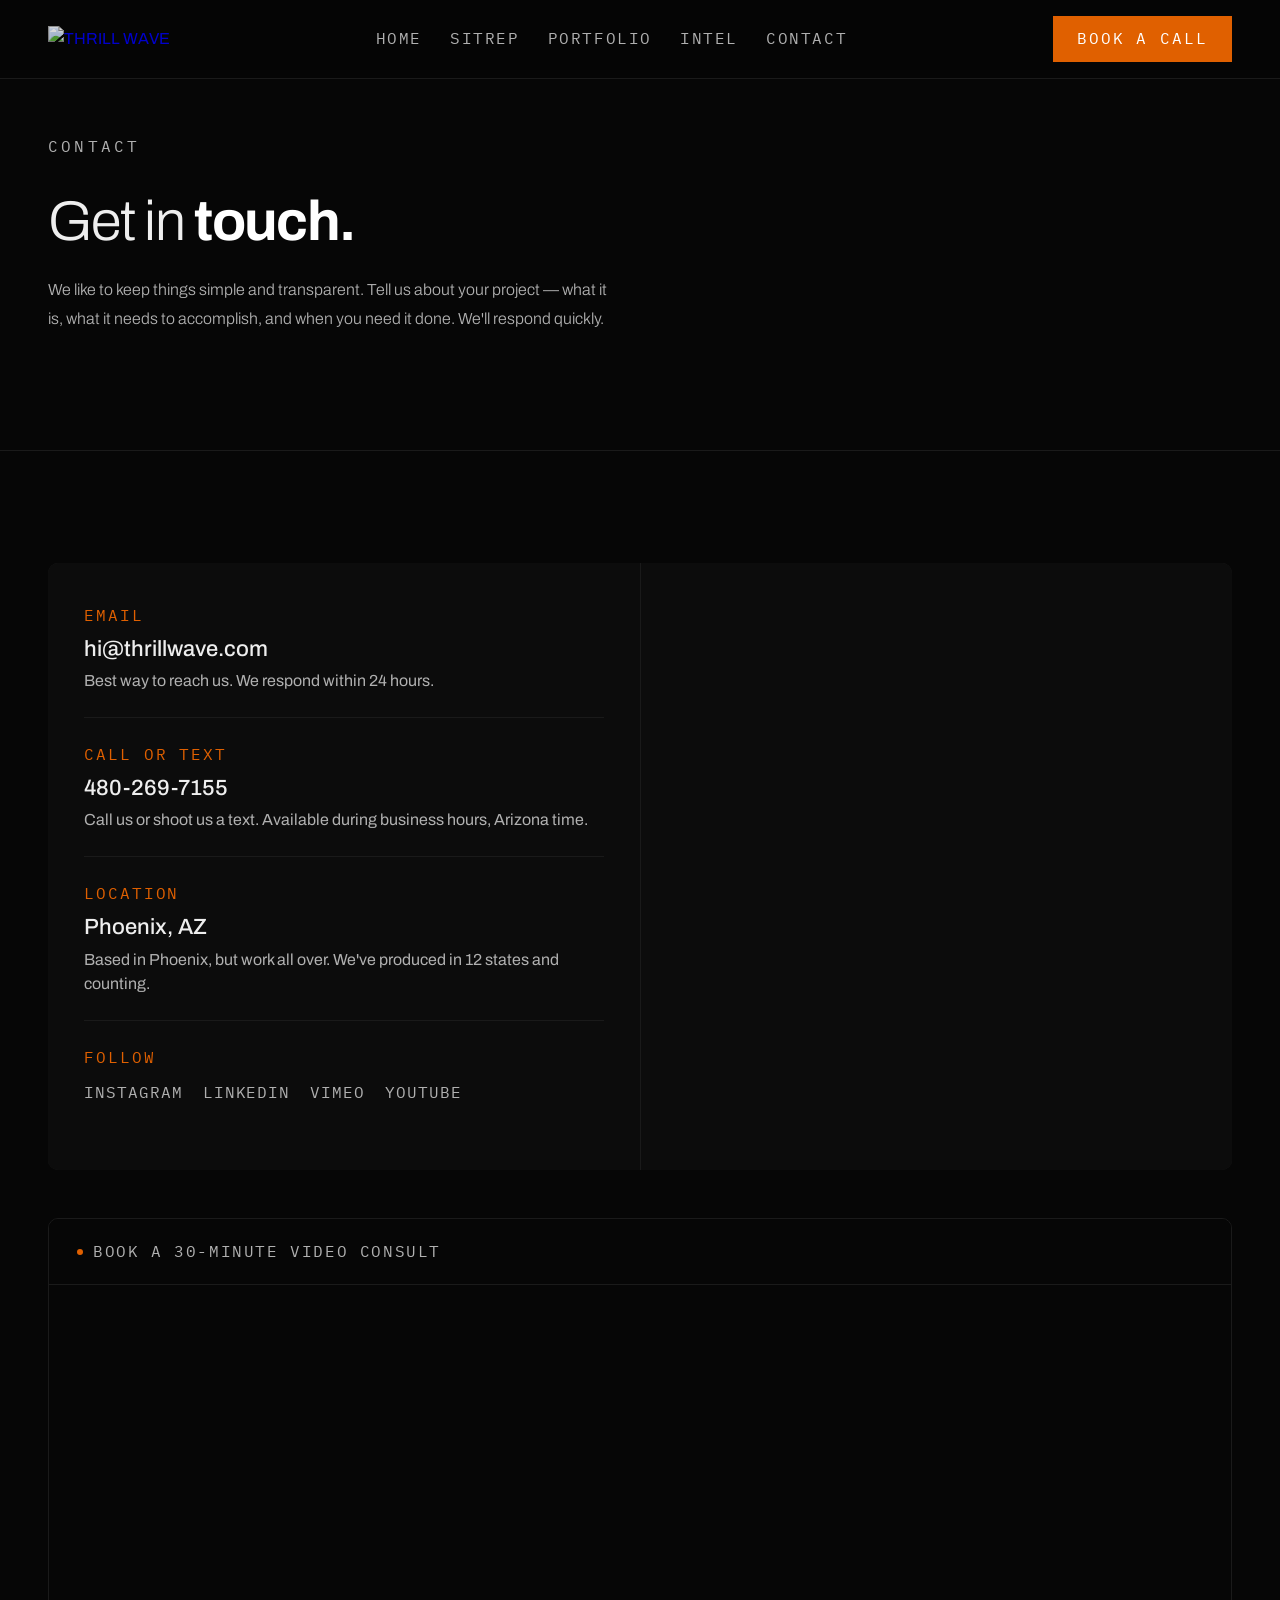
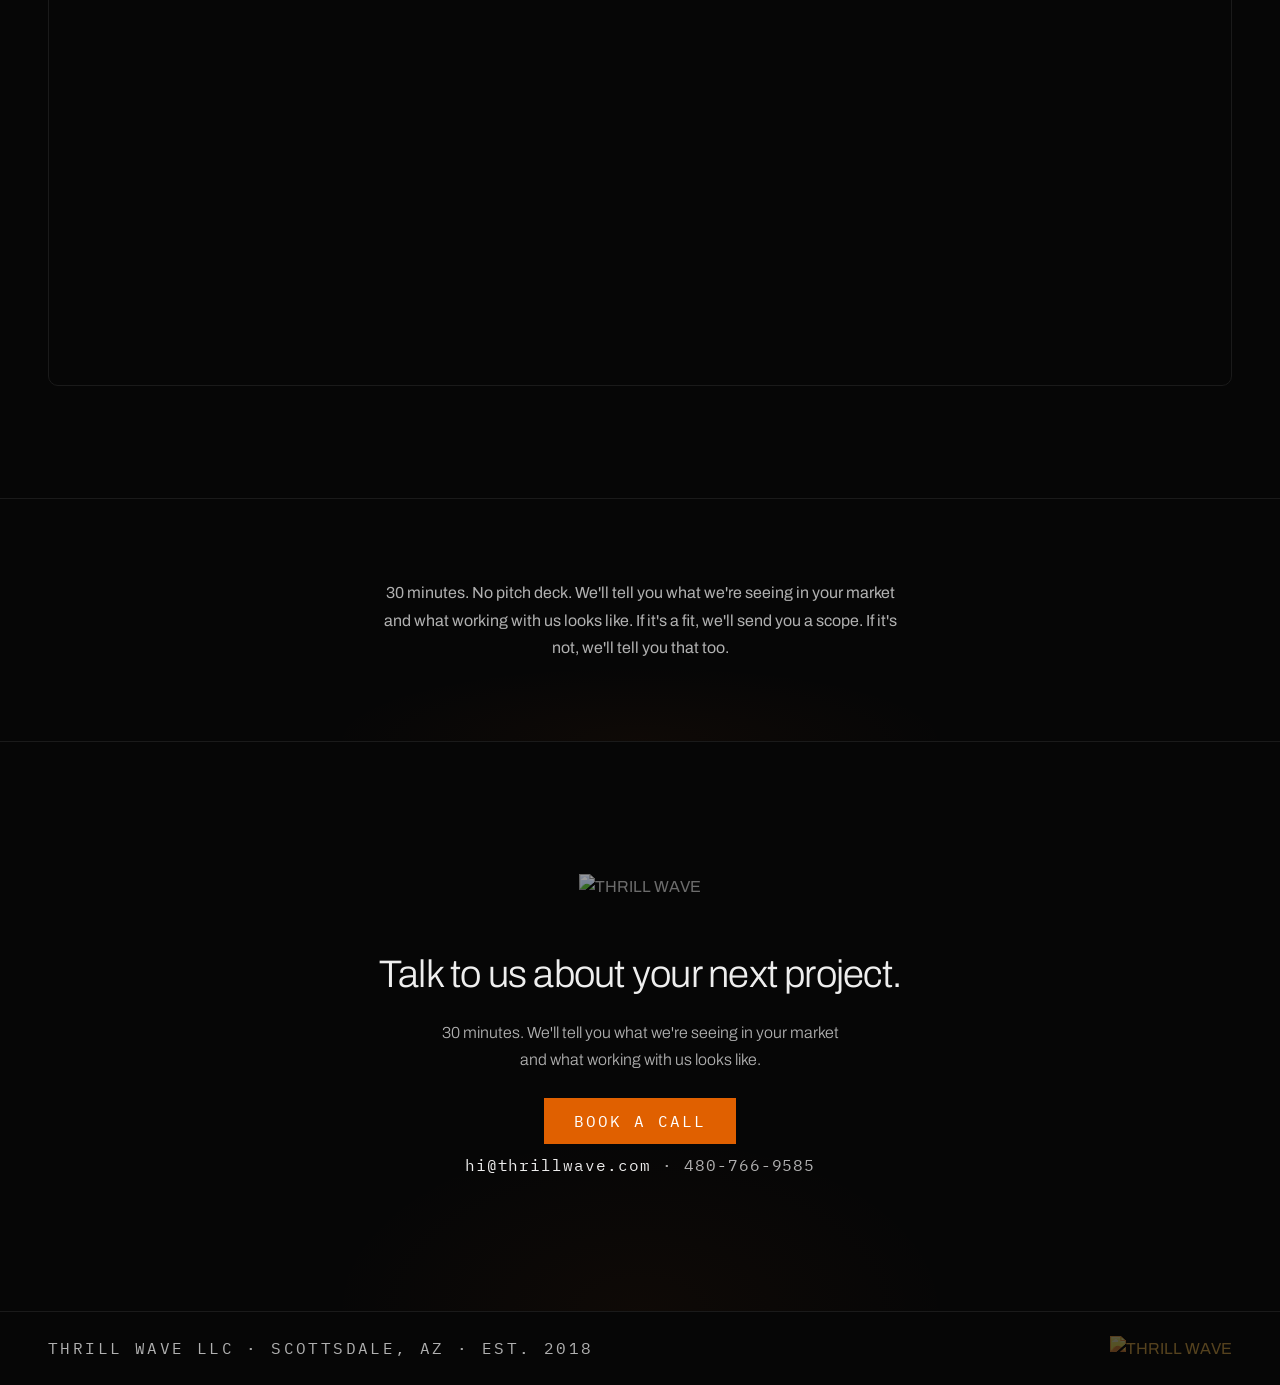
==== commit e1fd0895: "contact; card bg's to match" ====
--- a/contact.html
+++ b/contact.html
@@ -125,7 +125,7 @@
           >
         </div>
         <iframe
-          src="https://calendly.com/christhrillwave/30-minute-meeting-clone?hide_landing_page_details=1&hide_gdpr_banner=1&background_color=0c0c0c&text_color=b0b0b0&primary_color=e06000"
+          src="https://calendly.com/christhrillwave/30-minute-meeting-clone?hide_event_type_details=1&hide_gdpr_banner=1&background_color=060606&text_color=b0b0b0&primary_color=e06000"
           loading="lazy"
           title="Schedule a call with Thrill Wave"
         ></iframe>
--- a/styles.css
+++ b/styles.css
@@ -1092,11 +1092,15 @@
   font-weight: 500;
   color: var(--white);
   line-height: 1.3;
+  overflow-wrap: break-word;
+  word-break: break-word;
 }
 .contact-method-value a {
   color: var(--white);
   text-decoration: none;
   transition: color 0.3s;
+  overflow-wrap: break-word;
+  word-break: break-word;
 }
 .contact-method-value a:hover {
   color: var(--orange);
@@ -1167,7 +1171,7 @@
 
 /* Calendly full-width section */
 .contact-calendly-section {
-  background: var(--near-black);
+  background: var(--black);
   border: 1px solid var(--border);
   border-radius: 10px;
   overflow: hidden;
@@ -1175,6 +1179,7 @@
 .contact-calendly-header {
   padding: 20px 28px;
   border-bottom: 1px solid var(--border);
+  background: var(--black);
   display: flex;
   align-items: center;
   gap: 10px;
@@ -1917,8 +1922,15 @@
   .contact-layout {
     grid-template-columns: 1fr;
   }
+  .contact-left {
+    padding: 28px 20px;
+  }
   .contact-right {
     min-height: 300px;
+  }
+  .contact-social {
+    flex-wrap: wrap;
+    gap: 16px;
   }
   .contact-calendly-section iframe {
     height: 950px;
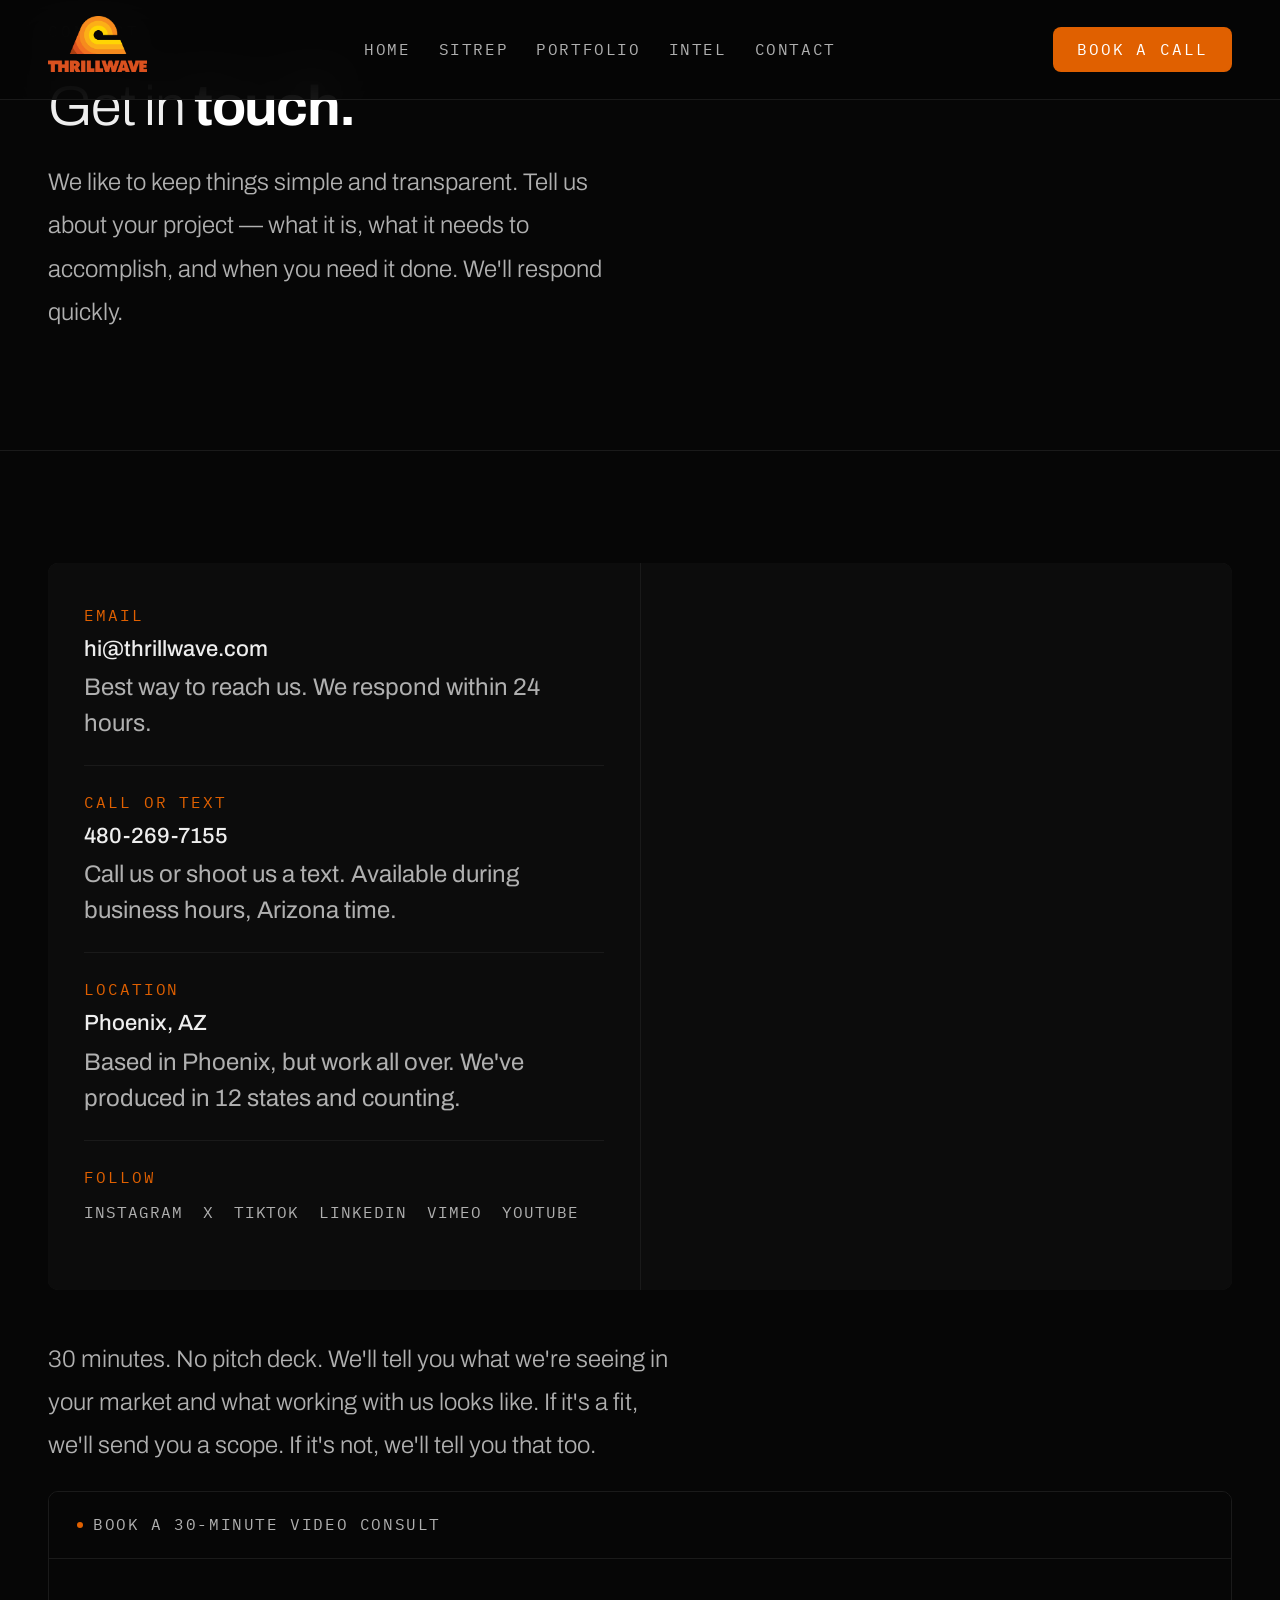
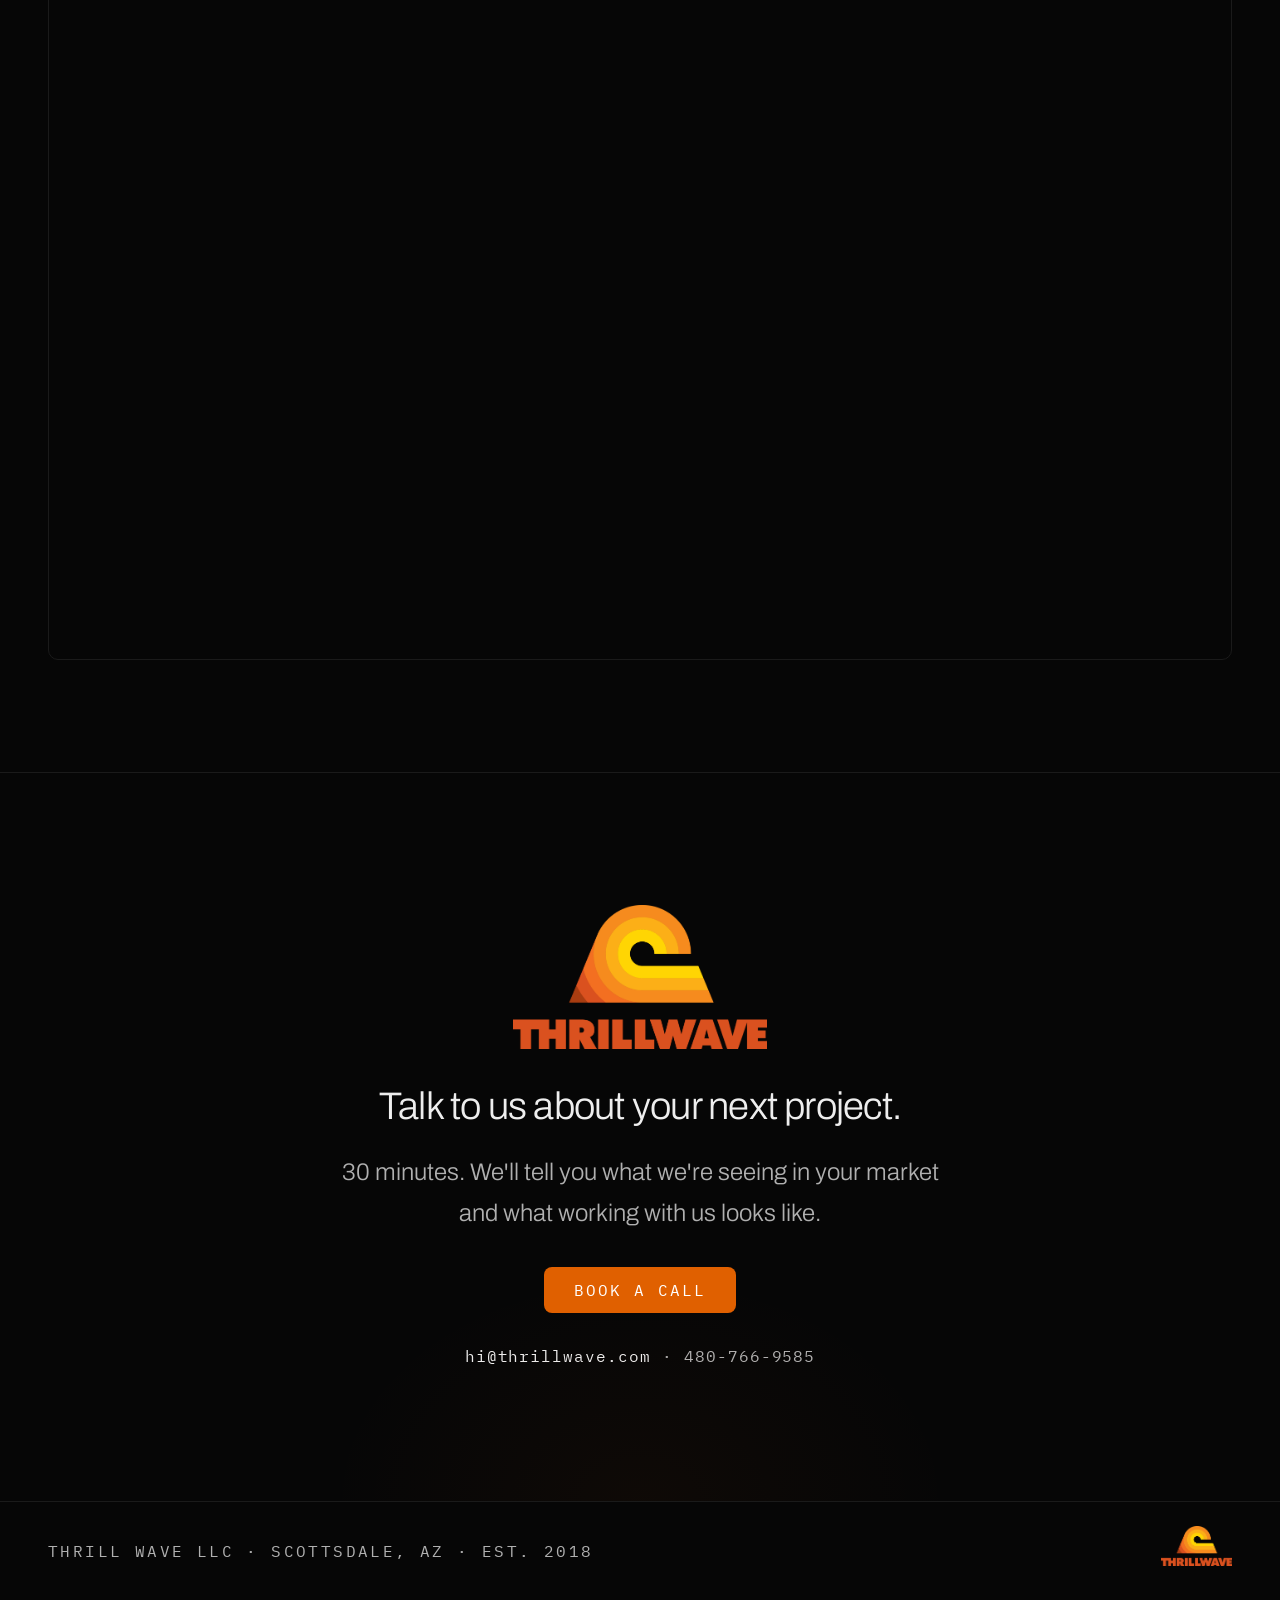
==== commit f96ed87b: "Brighter map, update Instagram, add X and TikTok links" ====
--- a/contact.html
+++ b/contact.html
@@ -72,11 +72,25 @@
               <div class="contact-method-label">Follow</div>
               <div class="contact-social">
                 <a
-                  href="https://www.instagram.com/thrillwave"
+                  href="https://www.instagram.com/thrillwave_"
                   target="_blank"
                   rel="noopener"
                   class="contact-social-link"
                   >Instagram</a
+                >
+                <a
+                  href="https://x.com/thrillwave_"
+                  target="_blank"
+                  rel="noopener"
+                  class="contact-social-link"
+                  >X</a
+                >
+                <a
+                  href="https://www.tiktok.com/@thrillwave_"
+                  target="_blank"
+                  rel="noopener"
+                  class="contact-social-link"
+                  >TikTok</a
                 >
                 <a
                   href="https://www.linkedin.com/company/thrillwave"
@@ -117,6 +131,11 @@
       </div>
 
       <!-- CALENDLY: FULL WIDTH BELOW -->
+      <p class="contact-calendly-intro">
+        30 minutes. No pitch deck. We'll tell you what we're seeing in your
+        market and what working with us looks like. If it's a fit, we'll send
+        you a scope. If it's not, we'll tell you that too.
+      </p>
       <div class="contact-calendly-section">
         <div class="contact-calendly-header">
           <div class="contact-calendly-dot"></div>
@@ -125,19 +144,10 @@
           >
         </div>
         <iframe
-          src="https://calendly.com/christhrillwave/30-minute-meeting-clone?hide_event_type_details=1&hide_gdpr_banner=1&background_color=060606&text_color=b0b0b0&primary_color=e06000"
+          src="https://calendly.com/christhrillwave/30-minute-meeting-clone?hide_event_type_details=1&hide_gdpr_banner=1&background_color=ffffff&text_color=141414&primary_color=e06000"
           loading="lazy"
           title="Schedule a call with Thrill Wave"
         ></iframe>
-      </div>
-    </section>
-
-    <!-- BOTTOM CTA -->
-    <section class="contact-cta-block">
-      <div class="contact-cta-text">
-        30 minutes. No pitch deck. We'll tell you what we're seeing in your
-        market and what working with us looks like. If it's a fit, we'll send
-        you a scope. If it's not, we'll tell you that too.
       </div>
     </section>
 
--- a/styles.css
+++ b/styles.css
@@ -27,7 +27,8 @@
   --fs-title: clamp(36px, 4.5vw, 56px);
   --fs-h1: clamp(26px, 3vw, 42px);
   --fs-h2: 22px;
-  --fs-body: 16px;
+  --fs-body: 24px;
+  --fs-mono: 16px;
 }
 
 * {
@@ -71,8 +72,8 @@
   text-decoration: none;
 }
 .nav-wordmark img {
-  height: 16px;
-  opacity: 0.85;
+  height: 56px;
+  opacity: 1;
 }
 .nav-links {
   display: flex;
@@ -99,6 +100,7 @@
   color: var(--pure);
   background: var(--orange);
   padding: 10px 24px;
+  border-radius: 8px;
   text-decoration: none;
   transition: all 0.3s;
 }
@@ -130,17 +132,7 @@
   background: var(--black);
 }
 .hero-bg::after {
-  content: "";
-  position: absolute;
-  inset: 0;
-  background: linear-gradient(
-    to top,
-    var(--black) 0%,
-    transparent 40%,
-    transparent 85%,
-    rgba(6, 6, 6, 0.4) 100%
-  );
-  z-index: 1;
+  display: none;
 }
 .hero-content {
   position: relative;
@@ -196,6 +188,7 @@
   color: var(--pure);
   background: var(--orange);
   padding: 13px 30px;
+  border-radius: 8px;
   text-decoration: none;
   transition: all 0.3s;
 }
@@ -379,8 +372,9 @@
 }
 .fm-detail-inner.active {
   display: flex;
-  gap: 20px;
-  padding: 24px;
+  flex-direction: column;
+  gap: 0;
+  padding: 28px;
 }
 @keyframes fadeUp {
   from {
@@ -393,15 +387,31 @@
   }
 }
 .fm-detail-left {
-  flex: 1;
+  width: 100%;
   min-width: 0;
+  padding-bottom: 24px;
+  margin-bottom: 24px;
+  border-bottom: 1px solid var(--border);
 }
 .fm-detail-right {
-  width: 260px;
-  flex-shrink: 0;
-  display: flex;
-  flex-direction: column;
+  width: 100%;
+  flex-shrink: unset;
+  display: grid;
+  grid-template-columns: 1fr 1fr;
+  column-gap: 32px;
+  row-gap: 0;
+  align-items: start;
+}
+.fm-detail-right .fm-detail-label {
+  grid-column: 1 / -1;
+  margin-bottom: 4px;
+}
+.fm-detail-right > div:last-child {
+  grid-column: 1 / -1;
+  display: grid;
+  grid-template-columns: 1fr 1fr;
   gap: 8px;
+  margin-top: 16px;
 }
 .fm-detail-label {
   font-family: "IBM Plex Mono", monospace;
@@ -861,6 +871,13 @@
 /* === PROOF === */
 .proof {
   border-top: 1px solid var(--border);
+}
+.proof-outcomes-hdr {
+  font-size: var(--fs-h2);
+  font-weight: 500;
+  color: var(--white);
+  margin: 40px 0 8px;
+  letter-spacing: -0.01em;
 }
 .proof-hdr {
   margin-bottom: 48px;
@@ -922,11 +939,11 @@
   pointer-events: none;
 }
 .cta-logo {
-  margin-bottom: 44px;
+  margin-bottom: 16px;
 }
 .cta-logo img {
-  height: 72px;
-  opacity: 0.6;
+  height: 144px;
+  opacity: 1;
 }
 .cta-h2 {
   font-size: var(--fs-h1);
@@ -947,7 +964,7 @@
   font-size: var(--fs-body);
   color: var(--gray);
   letter-spacing: 0.06em;
-  margin-top: 18px;
+  margin-top: 36px;
 }
 .cta-contact a {
   color: var(--white);
@@ -974,9 +991,8 @@
   color: var(--gray);
 }
 .f-logo img {
-  height: 16px;
-  opacity: 0.4;
-  filter: sepia(1) saturate(3) hue-rotate(346deg) brightness(0.8);
+  height: 40px;
+  opacity: 1;
 }
 
 /* === TEMPLATE PAGE === */
@@ -1133,8 +1149,7 @@
   height: 100%;
   border: none;
   display: block;
-  filter: grayscale(100%) invert(92%) contrast(83%) brightness(0.6) sepia(15%)
-    hue-rotate(340deg);
+  filter: grayscale(60%) contrast(90%) brightness(1.1);
 }
 .contact-map-pin {
   position: absolute;
@@ -1167,6 +1182,16 @@
   padding: 3px 8px;
   border-radius: 3px;
   white-space: nowrap;
+}
+
+/* Calendly intro text */
+.contact-calendly-intro {
+  font-size: var(--fs-body);
+  font-weight: 300;
+  color: var(--gray);
+  line-height: 1.8;
+  max-width: 620px;
+  margin: 48px 0 24px;
 }
 
 /* Calendly full-width section */
@@ -1764,6 +1789,22 @@
   letter-spacing: 0.08em;
 }
 
+/* === MONO FONT SIZE OVERRIDE === */
+.hero-eyebrow, .nav-link, .nav-cta, .btn-w, .btn-g,
+.ticker-item, .s-label, .mech-pill, .mech-counter,
+.mech-stream-label, .mech-stream-val, .mech-tag,
+.mech-synth-label, .mech-exec-phase, .mech-exec-status,
+.v-tile p, .vid-ph span, .cta-contact,
+footer p, .intel-filter, .intel-sort,
+.intel-feat-badge-text, .intel-feat-meta,
+.intel-card-cat, .intel-card-meta, .intel-count,
+.intel-subscribe-btn, .intel-loading,
+.port-filter, .port-category, .port-thumb-label, .port-count,
+.contact-method-label, .contact-social-link, .contact-calendly-label,
+.page-body p, .fm-detail-label {
+  font-size: var(--fs-mono);
+}
+
 /* === RESPONSIVE === */
 @media (max-width: 1024px) {
   .fm-cards {
@@ -1797,7 +1838,8 @@
 
 @media (max-width: 768px) {
   :root {
-    --fs-body: 15px;
+    --fs-body: 20px;
+    --fs-mono: 14px;
     --fs-h2: 20px;
   }
 
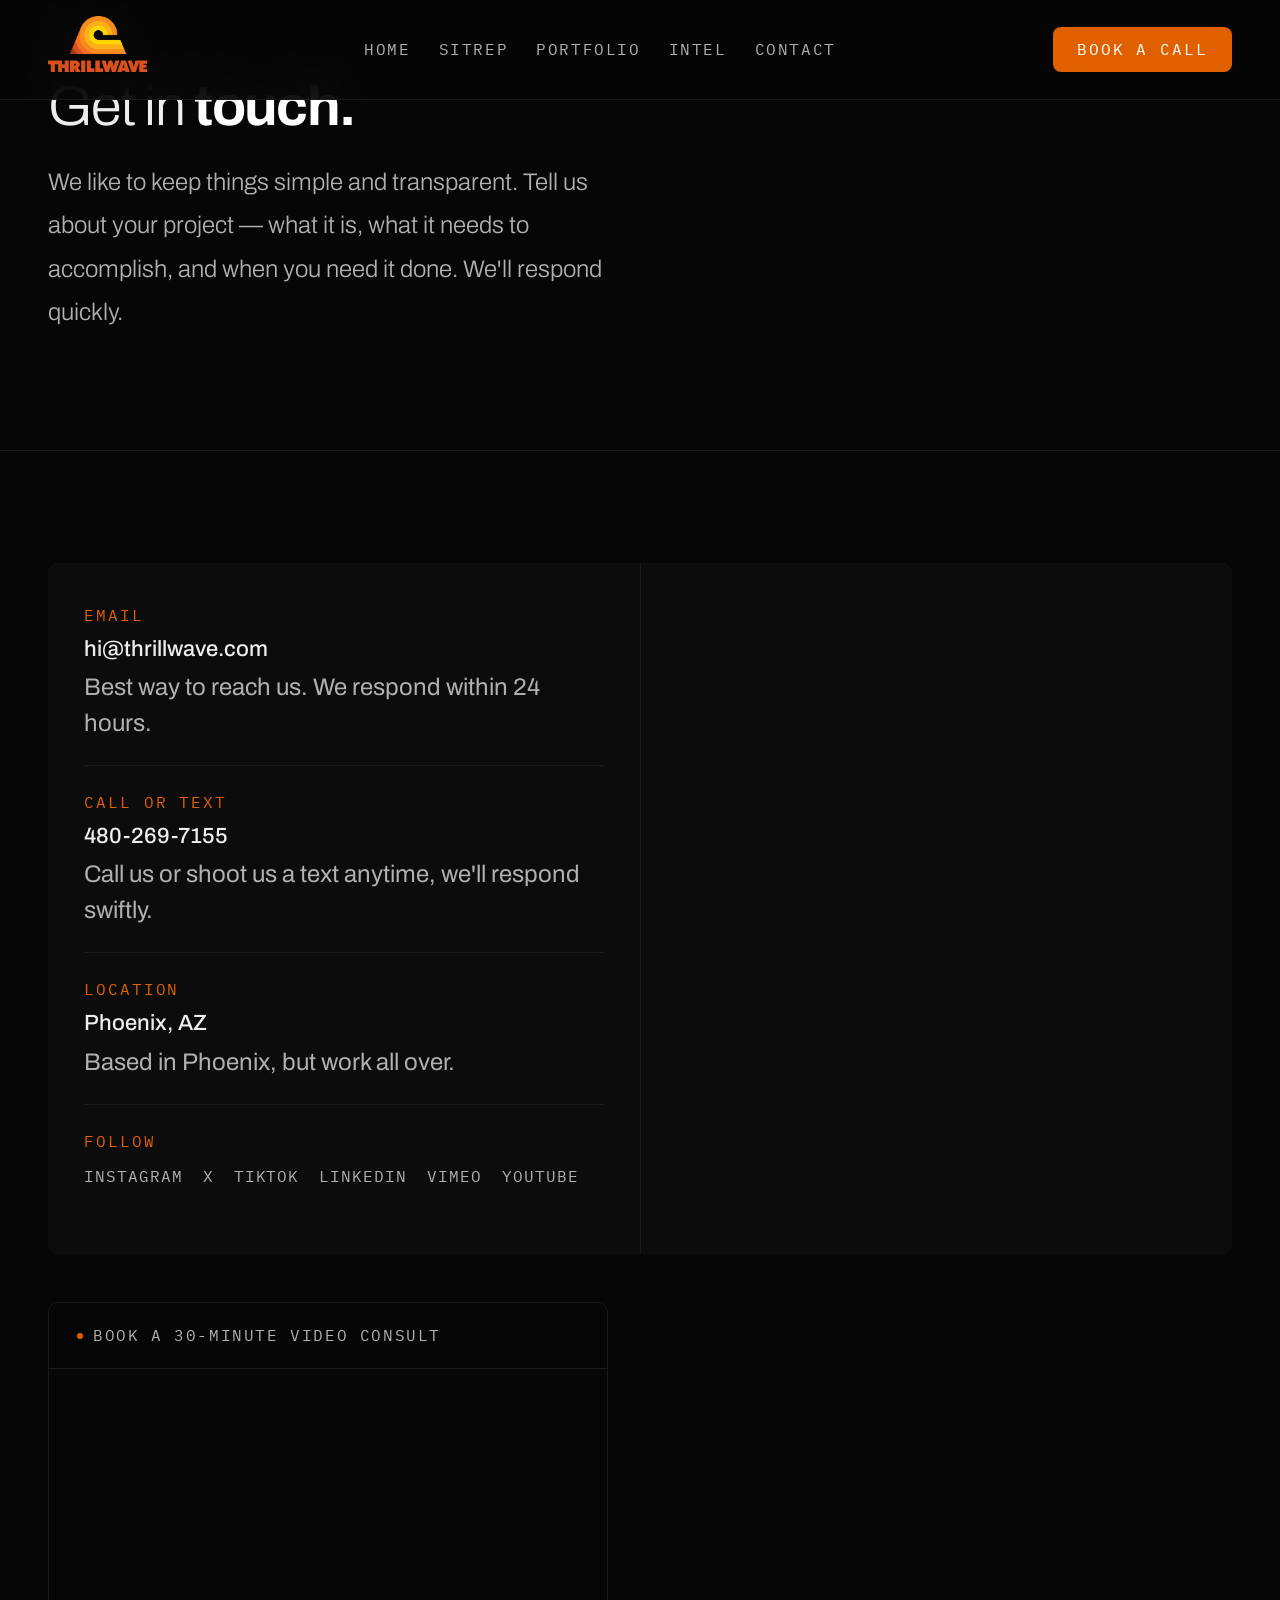
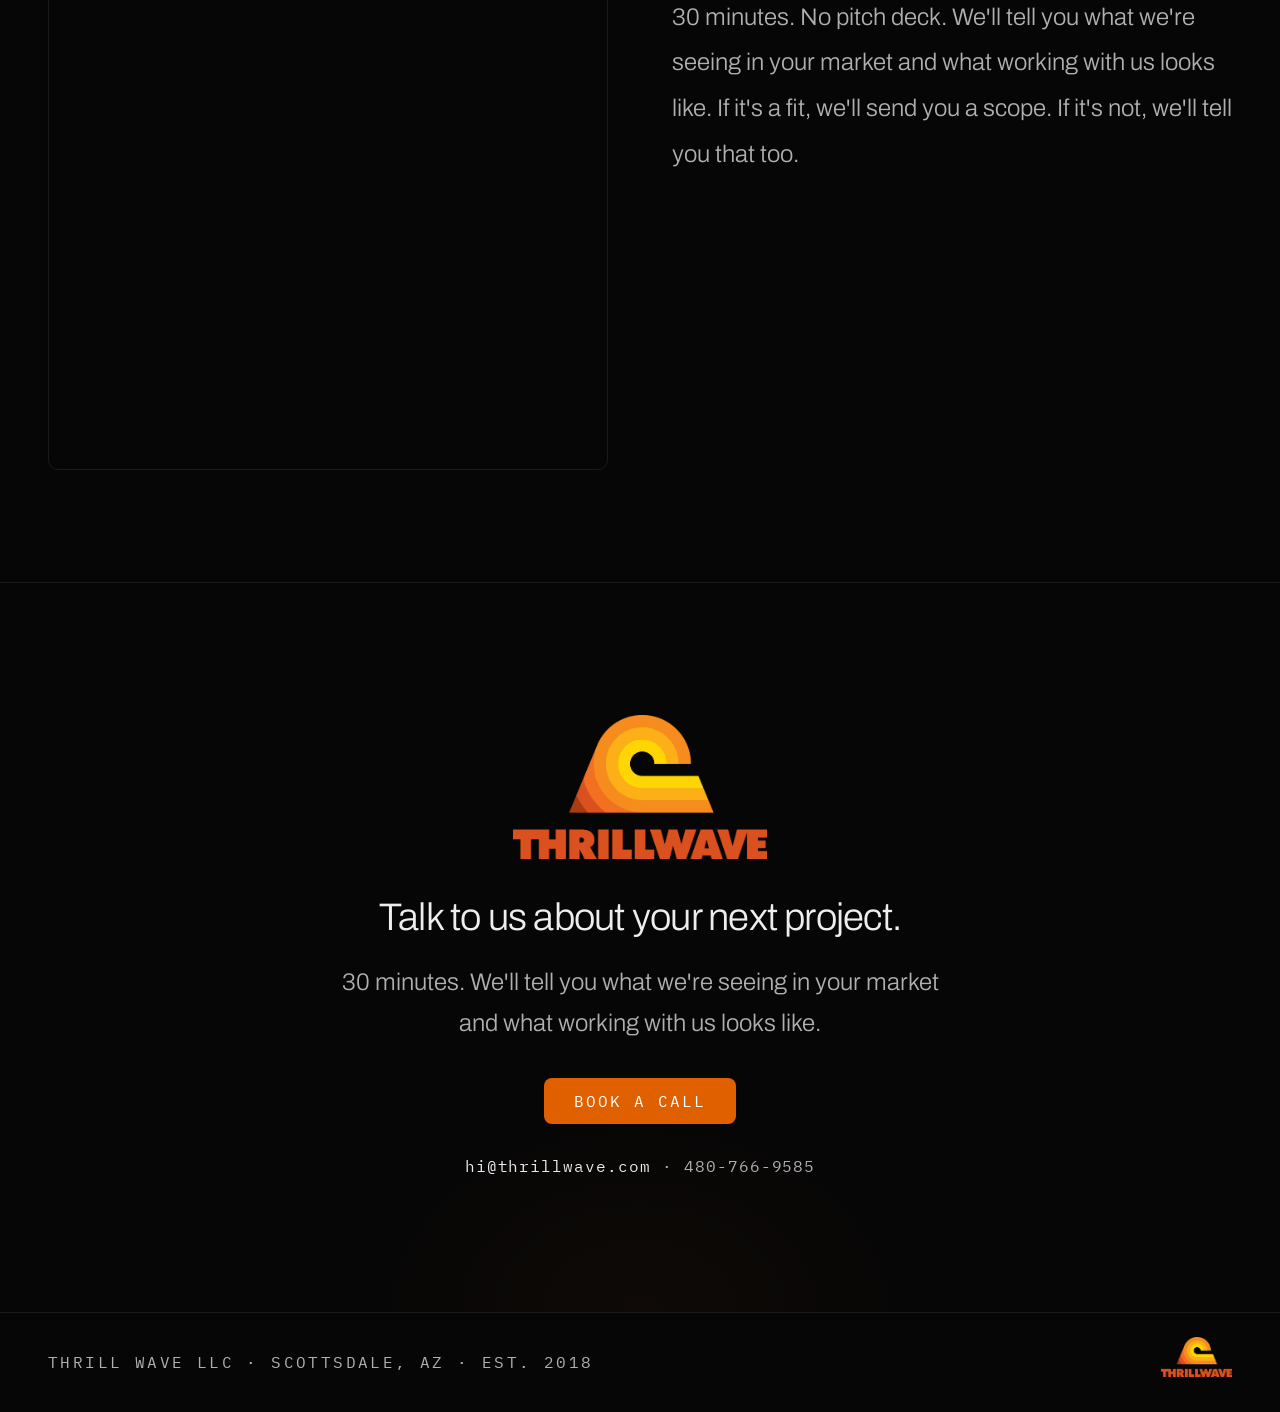
==== commit 64b46b91: "Calendly two-column layout with text panel, revert crop" ====
--- a/contact.html
+++ b/contact.html
@@ -54,8 +54,7 @@
                 <a href="tel:+14802697155">480-269-7155</a>
               </div>
               <div class="contact-method-note">
-                Call us or shoot us a text. Available during business hours,
-                Arizona time.
+                Call us or shoot us a text anytime, we'll respond swiftly.
               </div>
             </div>
 
@@ -63,8 +62,7 @@
               <div class="contact-method-label">Location</div>
               <div class="contact-method-value">Phoenix, AZ</div>
               <div class="contact-method-note">
-                Based in Phoenix, but work all over. We've produced in 12 states
-                and counting.
+                Based in Phoenix, but work all over.
               </div>
             </div>
 
@@ -130,24 +128,24 @@
         </div>
       </div>
 
-      <!-- CALENDLY: FULL WIDTH BELOW -->
-      <p class="contact-calendly-intro">
-        30 minutes. No pitch deck. We'll tell you what we're seeing in your
-        market and what working with us looks like. If it's a fit, we'll send
-        you a scope. If it's not, we'll tell you that too.
-      </p>
-      <div class="contact-calendly-section">
-        <div class="contact-calendly-header">
-          <div class="contact-calendly-dot"></div>
-          <span class="contact-calendly-label"
-            >Book a 30-Minute Video Consult</span
-          >
+      <!-- CALENDLY: TWO-COLUMN -->
+      <div class="contact-calendly-wrap">
+        <div class="contact-calendly-col-left">
+          <div class="contact-calendly-section">
+            <div class="contact-calendly-header">
+              <div class="contact-calendly-dot"></div>
+              <span class="contact-calendly-label">Book a 30-Minute Video Consult</span>
+            </div>
+            <iframe
+              src="https://calendly.com/christhrillwave/30-minute-meeting-clone?hide_event_type_details=1&hide_gdpr_banner=1&background_color=ffffff&text_color=141414&primary_color=e06000"
+              loading="lazy"
+              title="Schedule a call with Thrill Wave"
+            ></iframe>
+          </div>
         </div>
-        <iframe
-          src="https://calendly.com/christhrillwave/30-minute-meeting-clone?hide_event_type_details=1&hide_gdpr_banner=1&background_color=ffffff&text_color=141414&primary_color=e06000"
-          loading="lazy"
-          title="Schedule a call with Thrill Wave"
-        ></iframe>
+        <div class="contact-calendly-col-right">
+          <p>30 minutes. No pitch deck. We'll tell you what we're seeing in your market and what working with us looks like. If it's a fit, we'll send you a scope. If it's not, we'll tell you that too.</p>
+        </div>
       </div>
     </section>
 
--- a/styles.css
+++ b/styles.css
@@ -1184,14 +1184,24 @@
   white-space: nowrap;
 }
 
-/* Calendly intro text */
-.contact-calendly-intro {
+/* Calendly two-column layout */
+.contact-calendly-wrap {
+  display: grid;
+  grid-template-columns: 1fr 1fr;
+  gap: 64px;
+  align-items: center;
+  margin-top: 48px;
+}
+.contact-calendly-col-right {
+  display: flex;
+  flex-direction: column;
+  justify-content: center;
+}
+.contact-calendly-col-right p {
   font-size: var(--fs-body);
   font-weight: 300;
   color: var(--gray);
-  line-height: 1.8;
-  max-width: 620px;
-  margin: 48px 0 24px;
+  line-height: 1.9;
 }
 
 /* Calendly full-width section */
@@ -1974,6 +1984,10 @@
     flex-wrap: wrap;
     gap: 16px;
   }
+  .contact-calendly-wrap {
+    grid-template-columns: 1fr;
+    gap: 32px;
+  }
   .contact-calendly-section iframe {
     height: 950px;
   }
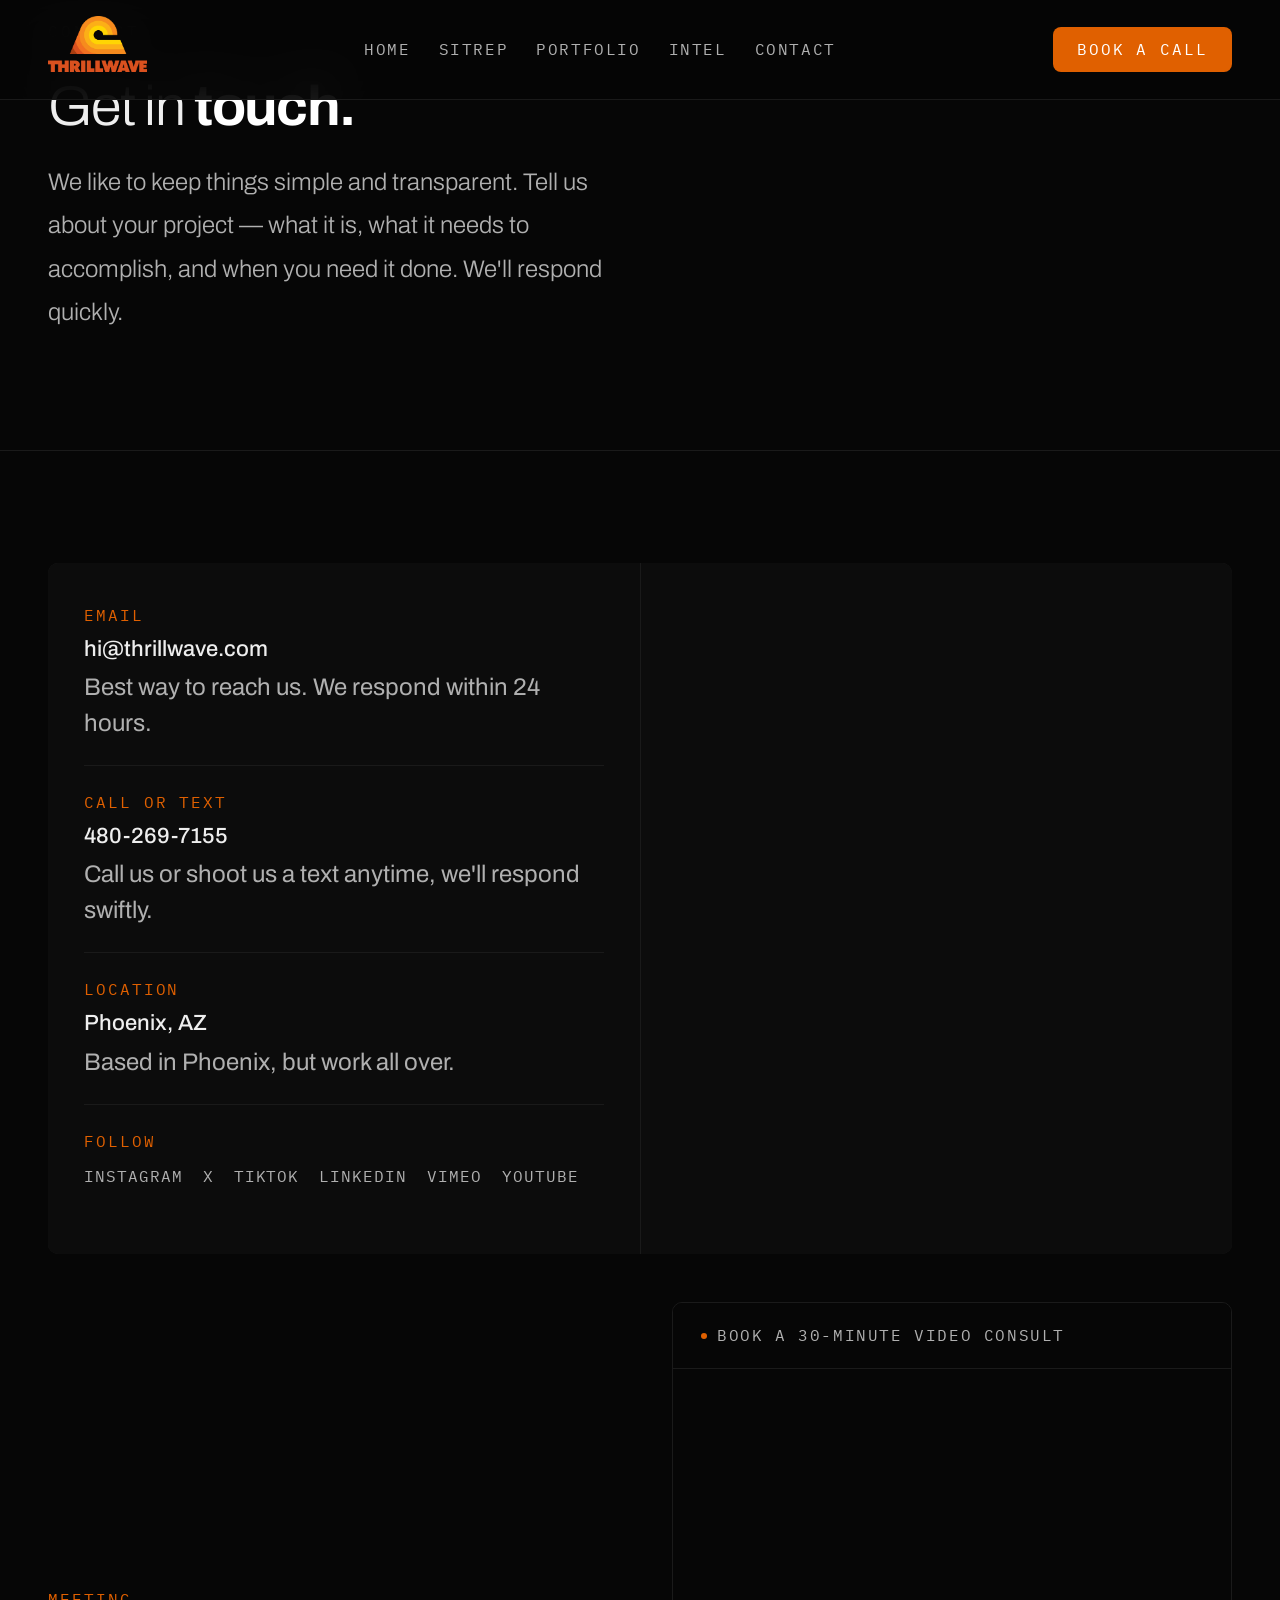
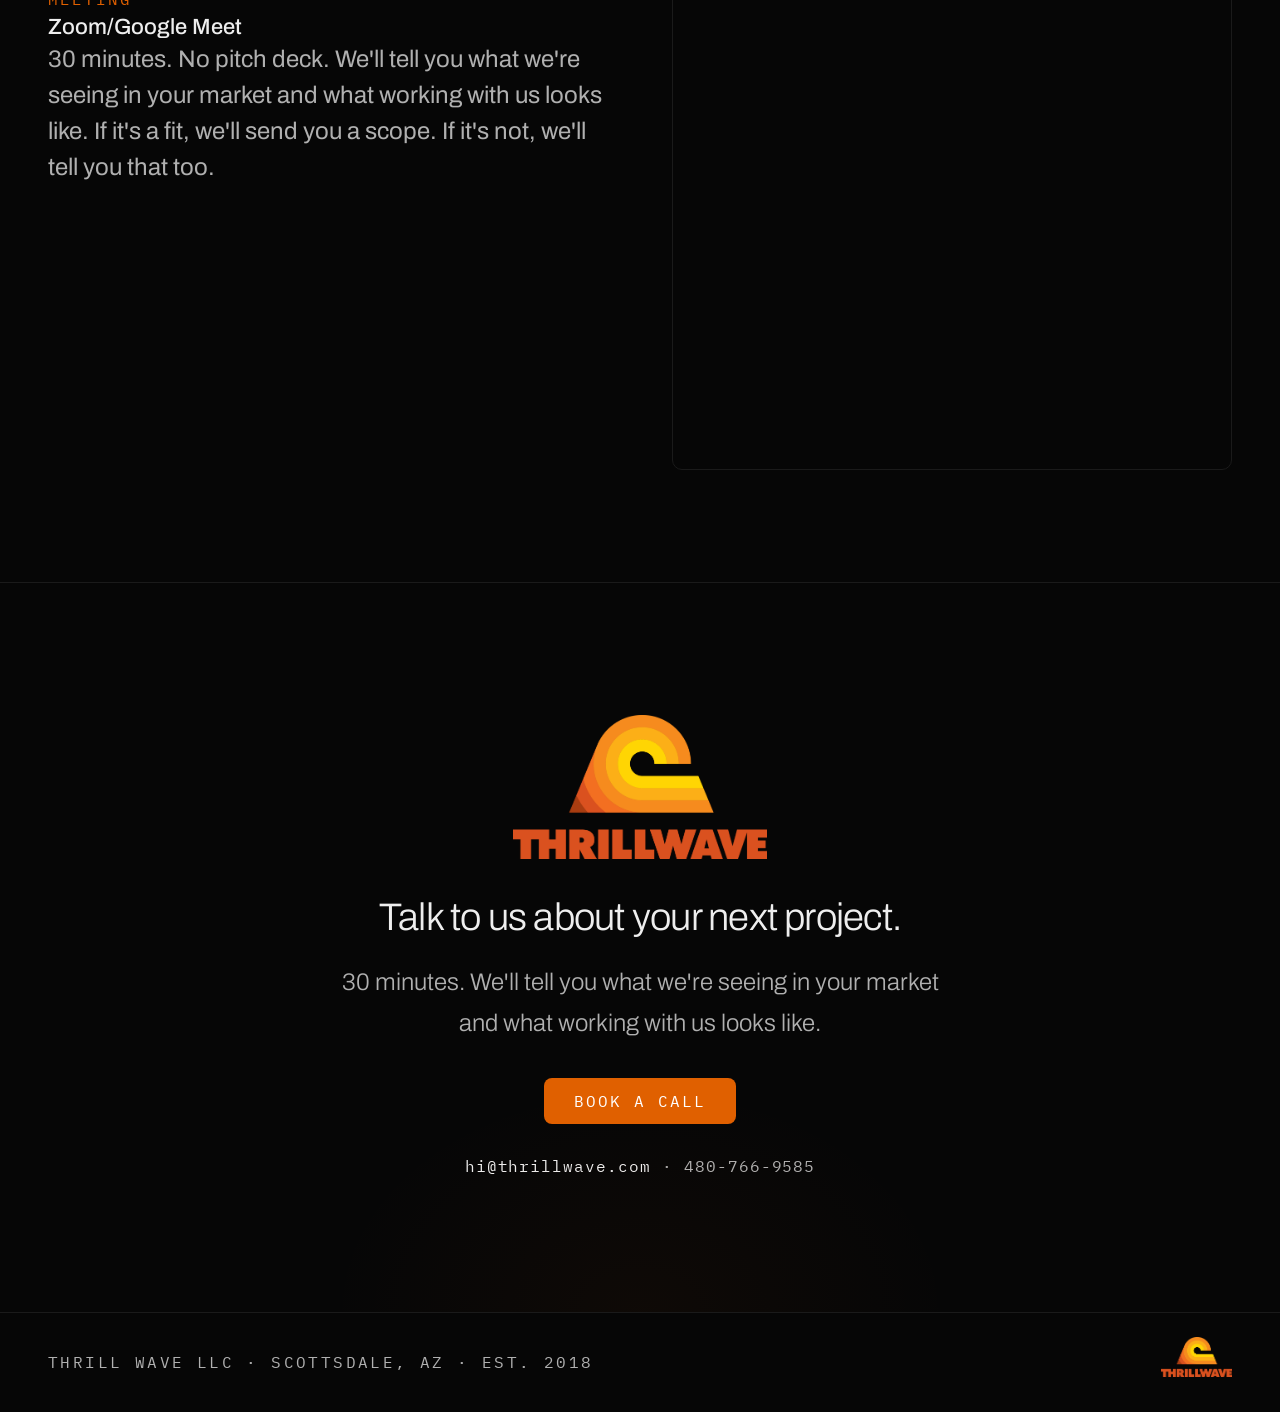
==== commit 457798d7: "Style calendly text column to match contact method format" ====
--- a/contact.html
+++ b/contact.html
@@ -130,6 +130,11 @@
 
       <!-- CALENDLY: TWO-COLUMN -->
       <div class="contact-calendly-wrap">
+        <div class="contact-calendly-col-right">
+          <div class="contact-method-label">Meeting</div>
+          <div class="contact-method-value">Zoom/Google Meet</div>
+          <div class="contact-method-note">30 minutes. No pitch deck. We'll tell you what we're seeing in your market and what working with us looks like. If it's a fit, we'll send you a scope. If it's not, we'll tell you that too.</div>
+        </div>
         <div class="contact-calendly-col-left">
           <div class="contact-calendly-section">
             <div class="contact-calendly-header">
@@ -143,9 +148,6 @@
             ></iframe>
           </div>
         </div>
-        <div class="contact-calendly-col-right">
-          <p>30 minutes. No pitch deck. We'll tell you what we're seeing in your market and what working with us looks like. If it's a fit, we'll send you a scope. If it's not, we'll tell you that too.</p>
-        </div>
       </div>
     </section>
 
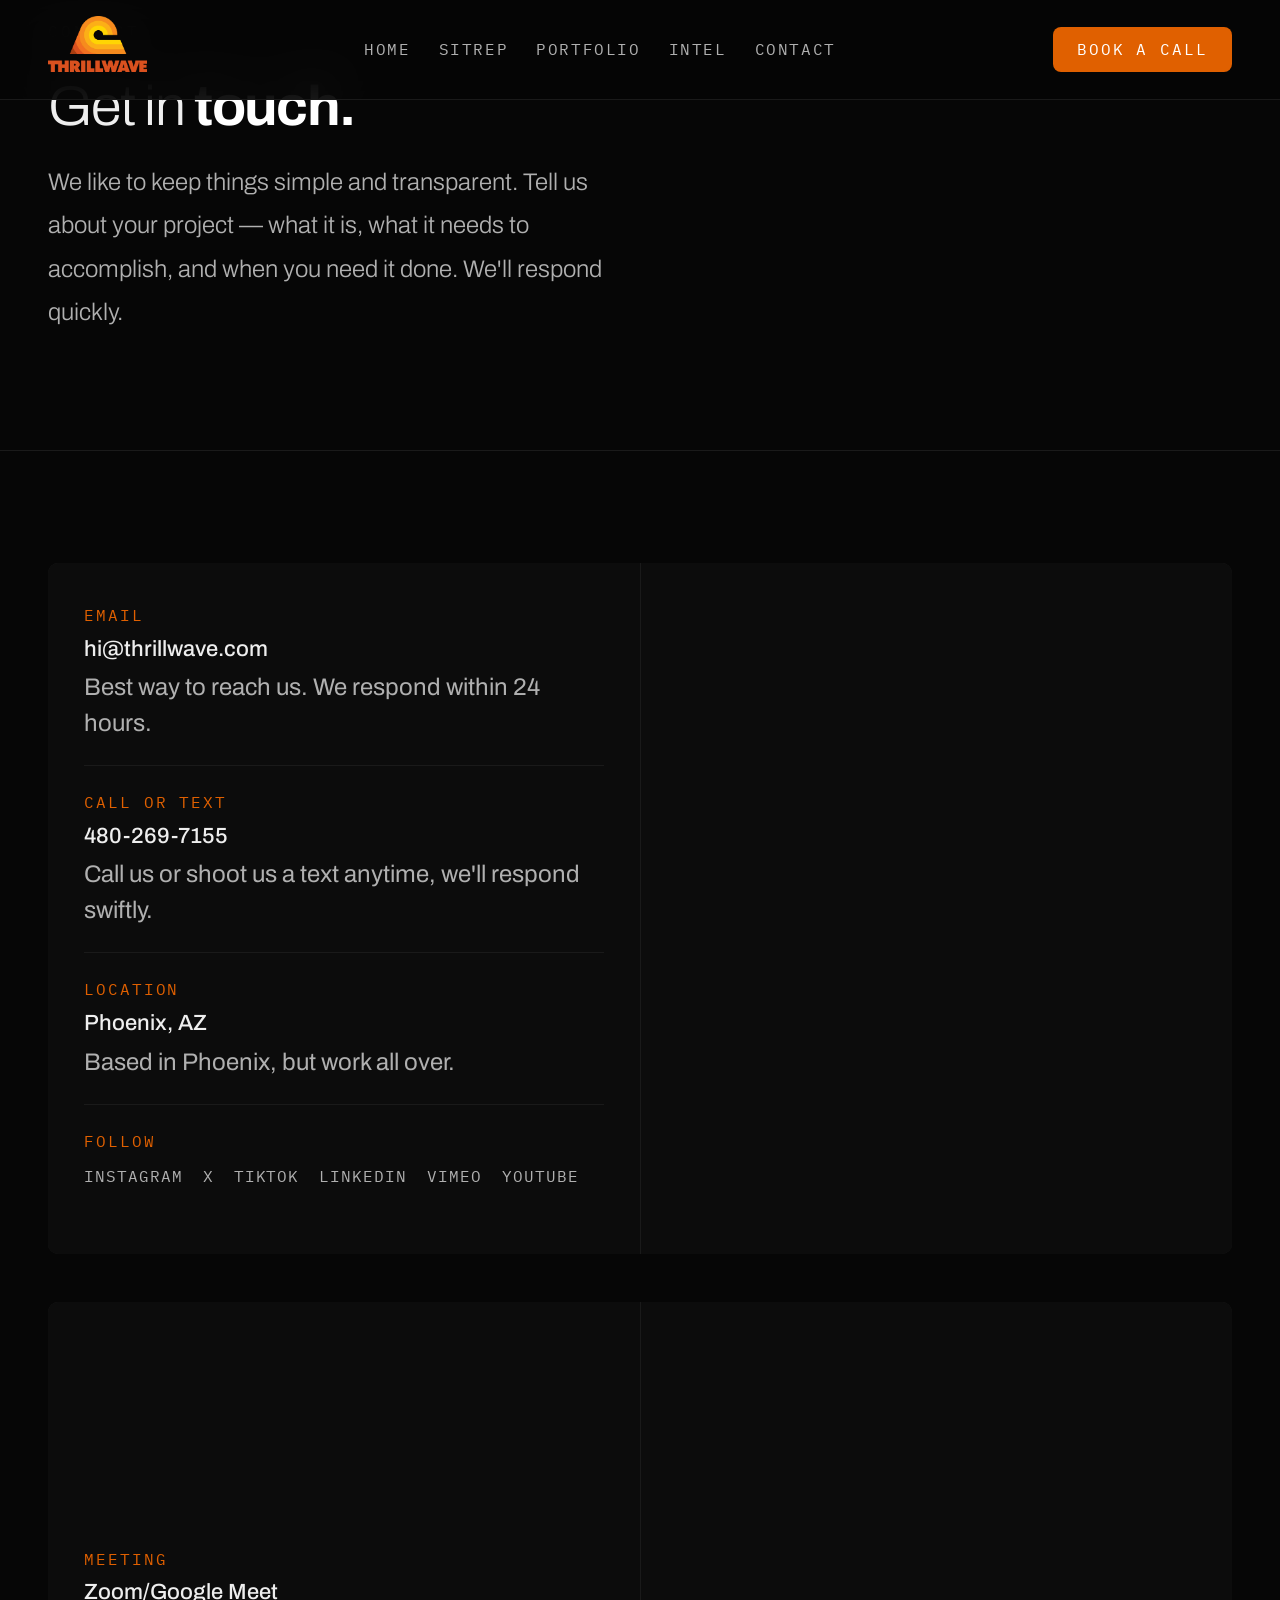
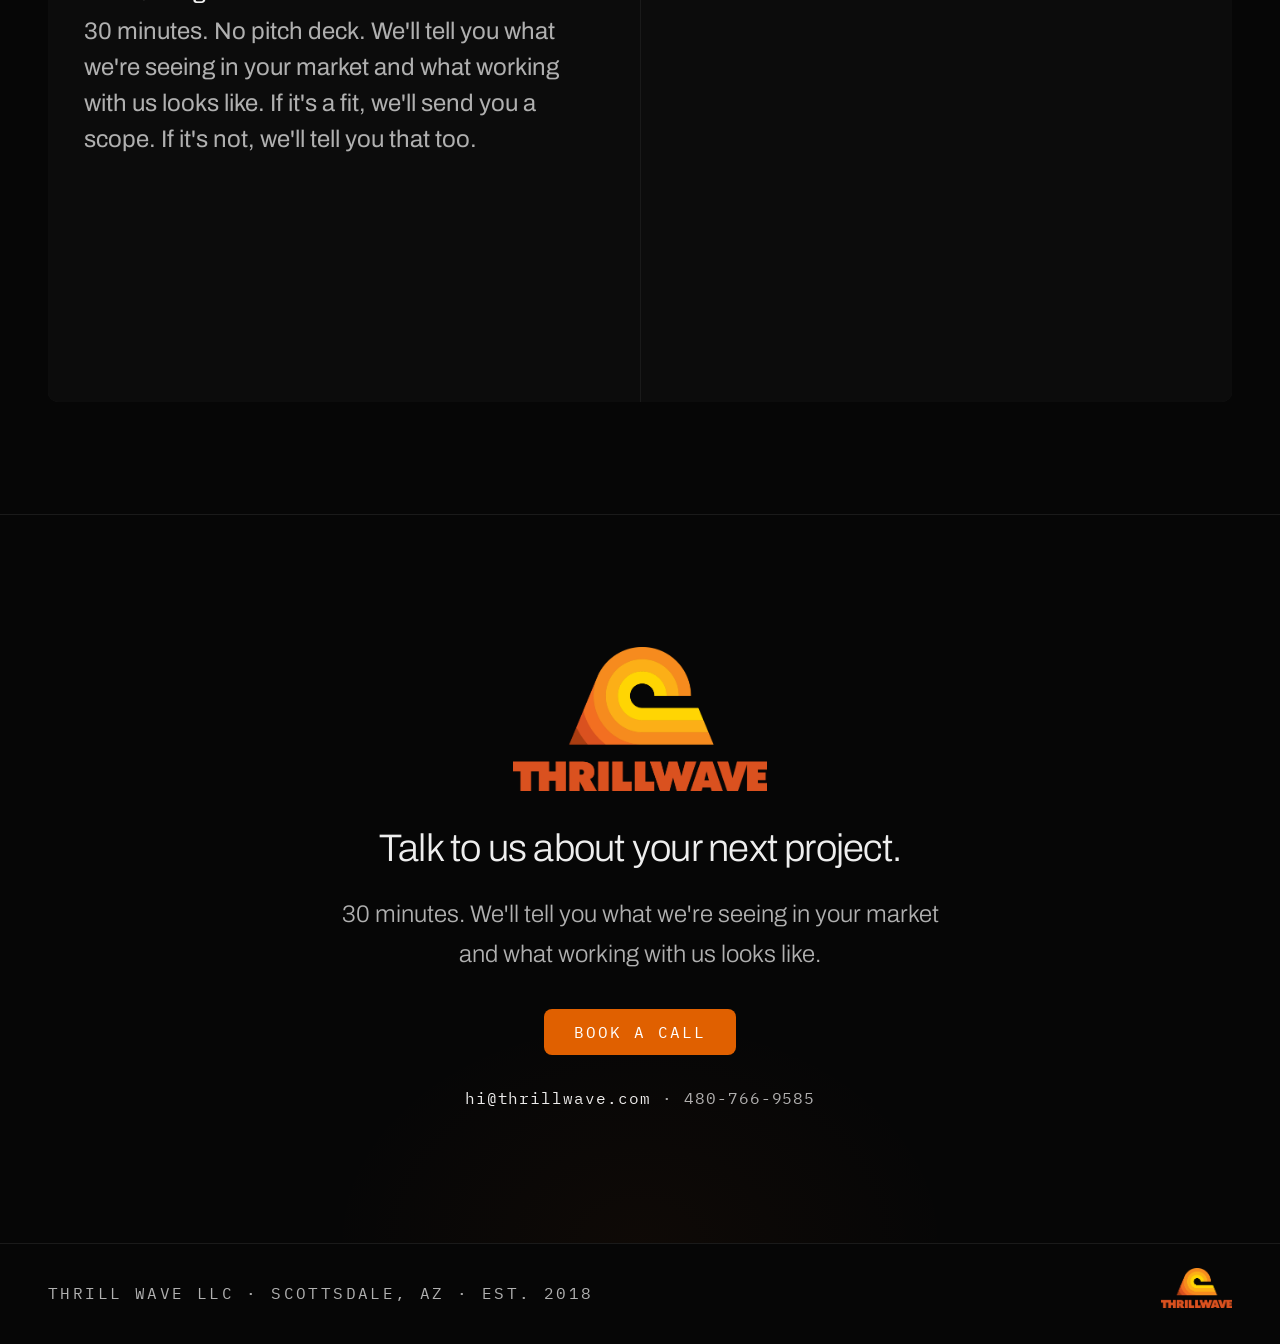
==== commit d06f7071: "Match calendly layout to contact-layout styling, remove header" ====
--- a/contact.html
+++ b/contact.html
@@ -130,23 +130,17 @@
 
       <!-- CALENDLY: TWO-COLUMN -->
       <div class="contact-calendly-wrap">
-        <div class="contact-calendly-col-right">
+        <div class="contact-calendly-col-text">
           <div class="contact-method-label">Meeting</div>
           <div class="contact-method-value">Zoom/Google Meet</div>
           <div class="contact-method-note">30 minutes. No pitch deck. We'll tell you what we're seeing in your market and what working with us looks like. If it's a fit, we'll send you a scope. If it's not, we'll tell you that too.</div>
         </div>
-        <div class="contact-calendly-col-left">
-          <div class="contact-calendly-section">
-            <div class="contact-calendly-header">
-              <div class="contact-calendly-dot"></div>
-              <span class="contact-calendly-label">Book a 30-Minute Video Consult</span>
-            </div>
-            <iframe
-              src="https://calendly.com/christhrillwave/30-minute-meeting-clone?hide_event_type_details=1&hide_gdpr_banner=1&background_color=ffffff&text_color=141414&primary_color=e06000"
-              loading="lazy"
-              title="Schedule a call with Thrill Wave"
-            ></iframe>
-          </div>
+        <div class="contact-calendly-col-cal">
+          <iframe
+            src="https://calendly.com/christhrillwave/30-minute-meeting-clone?hide_event_type_details=1&hide_gdpr_banner=1&background_color=ffffff&text_color=141414&primary_color=e06000"
+            loading="lazy"
+            title="Schedule a call with Thrill Wave"
+          ></iframe>
         </div>
       </div>
     </section>
--- a/styles.css
+++ b/styles.css
@@ -1188,20 +1188,31 @@
 .contact-calendly-wrap {
   display: grid;
   grid-template-columns: 1fr 1fr;
-  gap: 64px;
-  align-items: center;
-  margin-top: 48px;
-}
-.contact-calendly-col-right {
+  gap: 1px;
+  background: var(--border);
+  border-radius: 10px;
+  overflow: hidden;
+  margin-top: 0;
+}
+.contact-calendly-col-text {
+  background: var(--near-black);
+  padding: 40px 36px;
   display: flex;
   flex-direction: column;
   justify-content: center;
-}
-.contact-calendly-col-right p {
-  font-size: var(--fs-body);
-  font-weight: 300;
-  color: var(--gray);
-  line-height: 1.9;
+  gap: 6px;
+}
+.contact-calendly-col-cal {
+  background: var(--near-black);
+  overflow: hidden;
+  position: relative;
+}
+.contact-calendly-col-cal iframe {
+  width: 100%;
+  height: 100%;
+  min-height: 700px;
+  border: none;
+  display: block;
 }
 
 /* Calendly full-width section */
@@ -1986,10 +1997,9 @@
   }
   .contact-calendly-wrap {
     grid-template-columns: 1fr;
-    gap: 32px;
-  }
-  .contact-calendly-section iframe {
-    height: 950px;
+  }
+  .contact-calendly-col-cal iframe {
+    min-height: 950px;
   }
   .contact-cta-block {
     padding: 60px 20px;
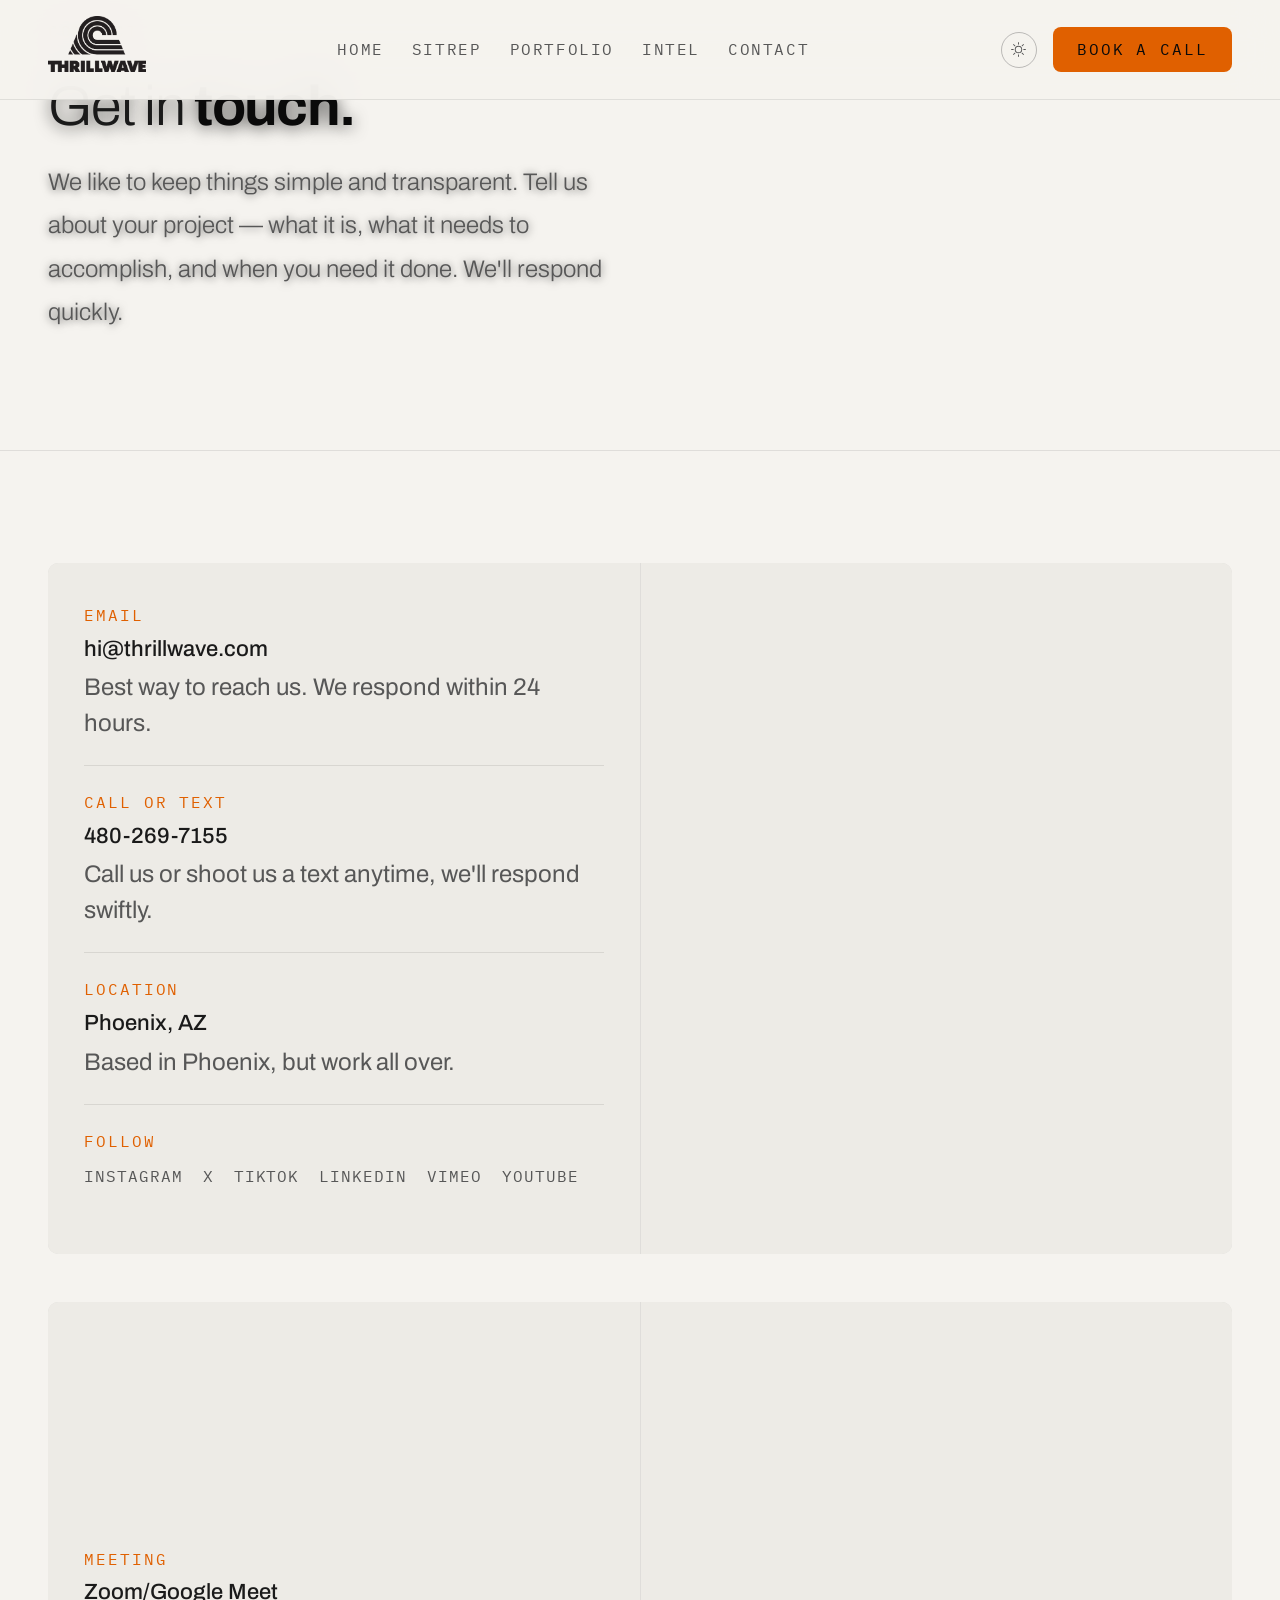
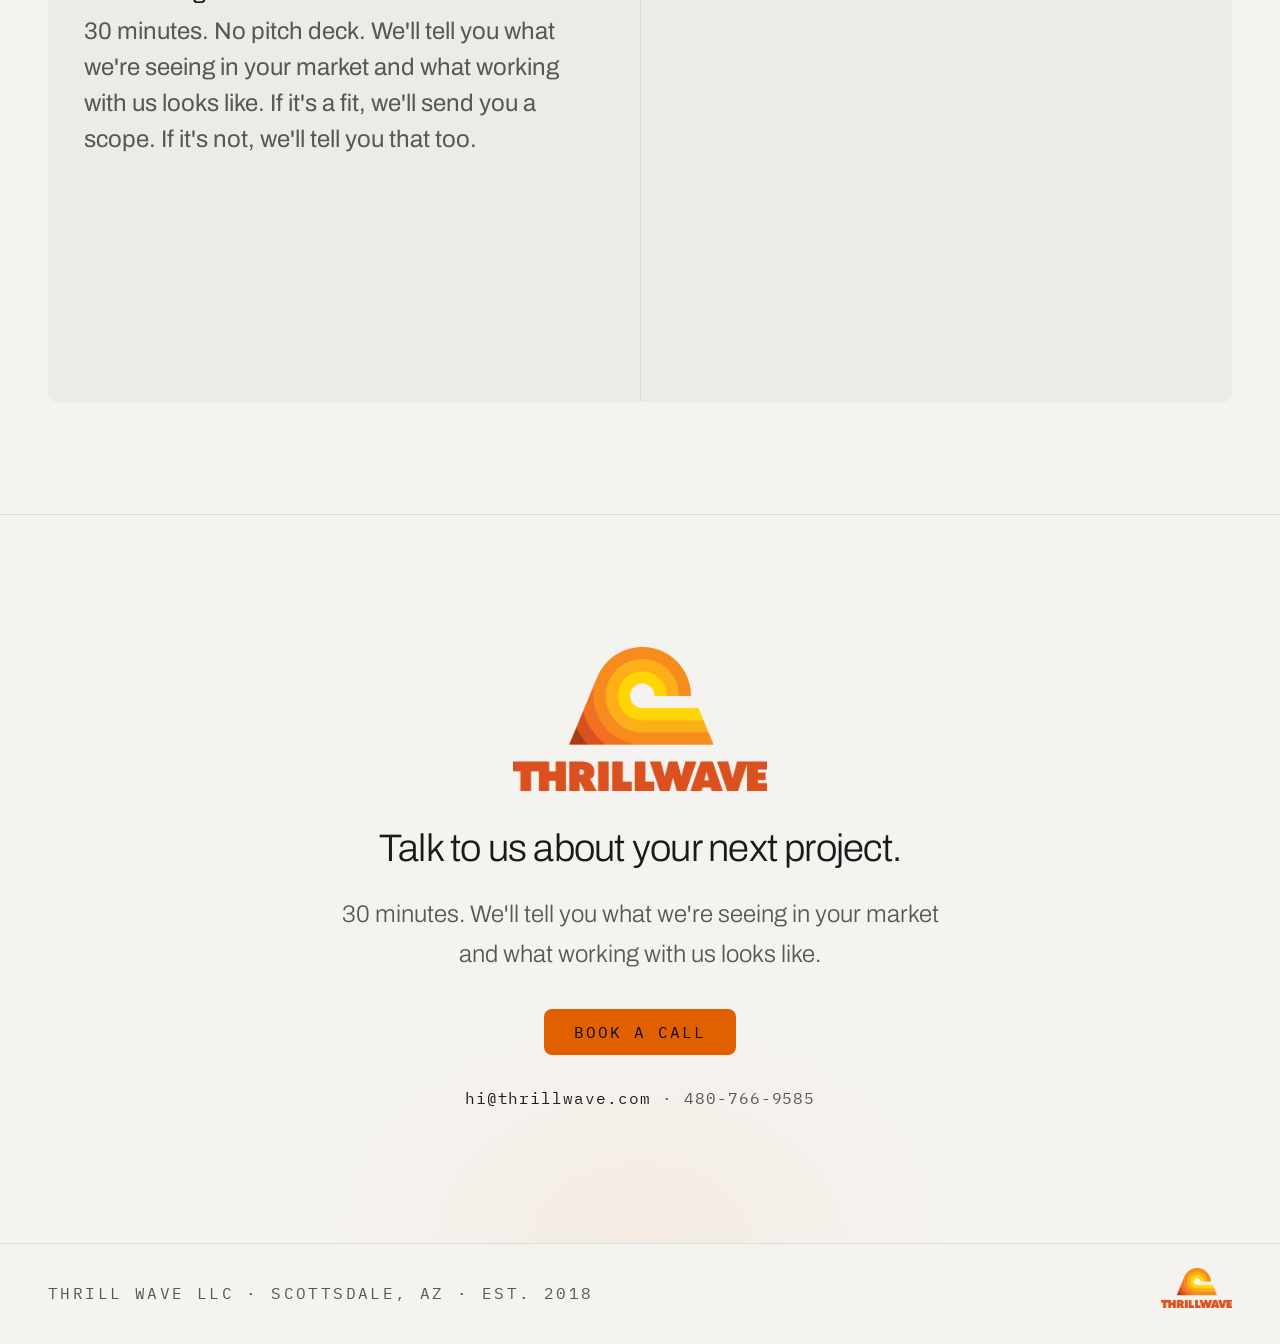
==== commit 27ff0440: "Add light/dark mode with system preference detection - theme.js: detects prefers-color-scheme, persi" ====
--- a/contact.html
+++ b/contact.html
@@ -14,6 +14,7 @@
       rel="stylesheet"
     />
     <link rel="stylesheet" href="styles.css" />
+    <script src="theme.js"></script>
   </head>
   <body>
     <div id="site-nav"></div>
--- a/styles.css
+++ b/styles.css
@@ -31,6 +31,43 @@
   --fs-mono: 16px;
 }
 
+/* ============================================
+   LIGHT MODE OVERRIDES
+   Applied when html[data-theme="light"]
+   ============================================ */
+html[data-theme="light"] {
+  /* Backgrounds */
+  --black: #f5f3ef;
+  --near-black: #edebe6;
+  --dark: #e4e1db;
+  --card: #e8e5e0;
+
+  /* Borders */
+  --border: rgba(0, 0, 0, 0.09);
+  --border-l: rgba(0, 0, 0, 0.18);
+  --border-mid: rgba(0, 0, 0, 0.24);
+
+  /* Text */
+  --white: #1a1a1a;
+  --pure: #0a0a0a;
+  --gray: #575757;
+
+  /* Orange variants */
+  --orange-glow: rgba(224, 96, 0, 0.05);
+  --orange-border: rgba(224, 96, 0, 0.18);
+}
+
+/* Nav backdrop — overrides the hardcoded rgba dark value */
+html[data-theme="light"] nav {
+  background: rgba(245, 243, 239, 0.94);
+}
+
+/* Logo swap */
+.logo-dark { display: inline; }
+.logo-light { display: none; }
+html[data-theme="light"] .logo-dark { display: none; }
+html[data-theme="light"] .logo-light { display: inline; }
+
 * {
   margin: 0;
   padding: 0;
@@ -130,9 +167,26 @@
   position: absolute;
   inset: 0;
   background: var(--black);
-}
-.hero-bg::after {
-  display: none;
+  overflow: hidden;
+}
+.hero-bg iframe {
+  position: absolute;
+  top: 50%;
+  left: 50%;
+  width: 177.78vh;
+  min-width: 100%;
+  height: 56.25vw;
+  min-height: 100%;
+  transform: translate(-50%, -50%);
+  border: none;
+  pointer-events: none;
+}
+.hero-video .hero-bg::after {
+  content: '';
+  position: absolute;
+  inset: 0;
+  background: rgba(6, 6, 6, 0.6);
+  z-index: 1;
 }
 .hero-content {
   position: relative;
@@ -143,11 +197,12 @@
   font-family: "IBM Plex Mono", monospace;
   font-size: var(--fs-body);
   letter-spacing: 0.2em;
-  color: var(--gray);
+  color: var(--orange);
   text-transform: uppercase;
   margin-bottom: 32px;
   opacity: 0;
   animation: up 1s ease 0.3s forwards;
+  text-shadow: 0 1px 8px rgba(0,0,0,0.6);
 }
 .hero-h1 {
   font-size: var(--fs-title);
@@ -158,6 +213,7 @@
   letter-spacing: -0.03em;
   opacity: 0;
   animation: up 1s ease 0.5s forwards;
+  text-shadow: 0 2px 16px rgba(0,0,0,0.7);
 }
 .hero-h1 strong {
   font-weight: 700;
@@ -172,6 +228,7 @@
   margin-bottom: 44px;
   opacity: 0;
   animation: up 1s ease 0.7s forwards;
+  text-shadow: 0 1px 8px rgba(0,0,0,0.6);
 }
 .hero-ctas {
   display: flex;
@@ -277,12 +334,13 @@
   line-height: 1.15;
   letter-spacing: -0.025em;
   margin-bottom: 18px;
+  max-width: 680px;
 }
 .s-body {
   font-size: var(--fs-body);
   font-weight: 300;
   color: var(--gray);
-  max-width: 580px;
+  max-width: 460px;
   line-height: 1.8;
 }
 
@@ -628,7 +686,7 @@
   font-size: var(--fs-body);
   color: var(--gray);
   line-height: 1.7;
-  max-width: 520px;
+  max-width: 100%;
   margin-bottom: 20px;
 }
 .mech-viz {
@@ -824,7 +882,6 @@
 }
 .vert-hdr {
   margin-bottom: 48px;
-  max-width: 540px;
 }
 .vert-grid {
   display: grid;
@@ -872,26 +929,36 @@
 .proof {
   border-top: 1px solid var(--border);
 }
-.proof-outcomes-hdr {
-  font-size: var(--fs-h2);
-  font-weight: 500;
-  color: var(--white);
-  margin: 40px 0 8px;
-  letter-spacing: -0.01em;
-}
-.proof-hdr {
-  margin-bottom: 48px;
+.proof-points {
+  display: grid;
+  grid-template-columns: 1fr 1fr;
+  gap: 0 64px;
+  margin: 32px 0 56px;
+  max-width: 60%;
+}
+.proof-point {
+  font-size: var(--fs-body);
+  color: var(--gray);
+  font-weight: 300;
+  line-height: 1.7;
+  padding: 20px 0;
+  border-top: 1px solid var(--border);
 }
 .vid-ph {
+  position: relative;
   width: 100%;
   aspect-ratio: 16 / 9;
   background: var(--near-black);
-  border: 1px solid var(--border);
   border-radius: 8px;
-  display: flex;
-  align-items: center;
-  justify-content: center;
+  overflow: hidden;
   margin-bottom: 64px;
+}
+.vid-ph iframe {
+  position: absolute;
+  inset: 0;
+  width: 100%;
+  height: 100%;
+  border: none;
 }
 .vid-ph span {
   font-family: "IBM Plex Mono", monospace;
@@ -918,6 +985,39 @@
   font-size: var(--fs-body);
   font-weight: 500;
   color: var(--gray);
+}
+
+/* === SITREP PAGE OVERRIDES === */
+.sitrep-page .s-title,
+.sitrep-page .hero-h1 {
+  max-width: 900px;
+}
+.sitrep-page .s-body,
+.sitrep-page .hero-sub {
+  max-width: 672px;
+}
+.sitrep-problem-cols {
+  display: grid;
+  grid-template-columns: 1fr 1fr;
+  gap: 48px;
+  margin-top: 16px;
+}
+.sitrep-problem-cols .s-body {
+  max-width: 100%;
+}
+
+/* Intel fallback image: greyscale + orange tint */
+.intel-card-img.has-default img,
+.intel-feat-img-inner.has-default img {
+  filter: grayscale(65%);
+}
+.intel-card-img.has-default::after,
+.intel-feat-img-inner.has-default::after {
+  content: '';
+  position: absolute;
+  inset: 0;
+  background: rgba(224, 96, 0, 0.18);
+  pointer-events: none;
 }
 
 /* === CTA === */
@@ -1039,6 +1139,68 @@
   transform: translateY(-6.5px) rotate(-45deg);
 }
 
+/* === THEME TOGGLE === */
+.theme-toggle {
+  display: flex;
+  align-items: center;
+  justify-content: center;
+  width: 36px;
+  height: 36px;
+  border-radius: 50%;
+  border: 1px solid var(--border-mid);
+  background: transparent;
+  cursor: pointer;
+  color: var(--gray);
+  transition: color 0.25s, border-color 0.25s;
+  flex-shrink: 0;
+  padding: 0;
+}
+.theme-toggle:hover {
+  color: var(--white);
+  border-color: var(--white);
+}
+.theme-toggle svg {
+  width: 15px;
+  height: 15px;
+  display: block;
+  flex-shrink: 0;
+}
+/* Dark mode: show moon, hide sun */
+.theme-toggle .icon-sun { display: none; }
+.theme-toggle .icon-moon { display: block; }
+/* Light mode: show sun, hide moon */
+html[data-theme="light"] .theme-toggle .icon-sun { display: block; }
+html[data-theme="light"] .theme-toggle .icon-moon { display: none; }
+
+/* Mobile in-menu toggle — full-width row inside hamburger panel */
+.theme-toggle-mobile {
+  display: none; /* hidden on desktop */
+  width: 100%;
+  height: auto;
+  border-radius: 0;
+  border: none;
+  border-top: 1px solid var(--border);
+  padding: 18px 0;
+  gap: 12px;
+  justify-content: flex-start;
+  font-family: "IBM Plex Mono", monospace;
+  font-size: var(--fs-mono);
+  letter-spacing: 0.1em;
+  text-transform: uppercase;
+}
+.theme-toggle-mobile svg {
+  width: 16px;
+  height: 16px;
+}
+.theme-toggle-label {
+  color: var(--gray);
+}
+
+/* Desktop-only toggle — shown in nav-right */
+.theme-toggle-desktop {
+  display: flex;
+}
+
 /* === CONTACT === */
 .contact-hero {
   min-height: 50vh;
@@ -1587,6 +1749,7 @@
   color: var(--pure);
   background: var(--orange);
   padding: 13px 30px;
+  border-radius: 8px;
   text-decoration: none;
   transition: all 0.3s;
   white-space: nowrap;
@@ -1625,6 +1788,90 @@
   50% {
     opacity: 1;
   }
+}
+
+/* === PORTFOLIO MODAL === */
+.port-modal-overlay {
+  position: fixed;
+  inset: 0;
+  background: rgba(6, 6, 6, 0.96);
+  z-index: 500;
+  display: flex;
+  align-items: center;
+  justify-content: center;
+  padding: 48px;
+  opacity: 0;
+  pointer-events: none;
+  transition: opacity 0.3s ease;
+  cursor: pointer;
+}
+.port-modal-overlay.active {
+  opacity: 1;
+  pointer-events: all;
+}
+.port-modal-close {
+  position: fixed;
+  top: 24px;
+  right: 32px;
+  background: none;
+  border: none;
+  color: var(--gray);
+  font-size: 36px;
+  cursor: pointer;
+  line-height: 1;
+  transition: color 0.2s;
+  z-index: 501;
+}
+.port-modal-close:hover {
+  color: var(--white);
+}
+.port-modal-inner {
+  width: 100%;
+  max-width: 1100px;
+  cursor: default;
+}
+.port-modal-video {
+  position: relative;
+  width: 100%;
+  aspect-ratio: 16 / 9;
+  background: var(--near-black);
+  border-radius: 8px;
+  overflow: hidden;
+  margin-bottom: 20px;
+}
+.port-modal-video iframe {
+  position: absolute;
+  inset: 0;
+  width: 100%;
+  height: 100%;
+  border: none;
+}
+.port-modal-meta {
+  display: flex;
+  align-items: baseline;
+  gap: 16px;
+  flex-wrap: wrap;
+}
+.port-modal-category {
+  font-family: "IBM Plex Mono", monospace;
+  font-size: var(--fs-mono);
+  letter-spacing: 0.1em;
+  text-transform: uppercase;
+  color: var(--orange);
+  flex-shrink: 0;
+}
+.port-modal-title {
+  font-size: var(--fs-h2);
+  font-weight: 600;
+  color: var(--white);
+  letter-spacing: -0.01em;
+}
+.port-modal-desc {
+  font-size: var(--fs-body);
+  color: var(--gray);
+  line-height: 1.7;
+  flex-basis: 100%;
+  margin-top: 4px;
 }
 
 /* === PORTFOLIO === */
@@ -1691,7 +1938,7 @@
 }
 .port-grid {
   display: grid;
-  grid-template-columns: repeat(2, 1fr);
+  grid-template-columns: repeat(3, 1fr);
   gap: 24px;
 }
 .port-card {
@@ -1704,9 +1951,6 @@
 }
 .port-card:hover {
   border-color: var(--border-l);
-}
-.port-card.featured {
-  grid-column: 1 / -1;
 }
 .port-thumb {
   position: relative;
@@ -1785,10 +2029,17 @@
 }
 .port-title {
   font-size: var(--fs-h2);
-  font-weight: 600;
-  color: var(--white);
-  margin-bottom: 4px;
-  line-height: 1.2;
+  color: var(--white);
+  line-height: 1.25;
+}
+.port-title-client {
+  display: block;
+  font-weight: 900;
+}
+.port-title-name {
+  display: block;
+  font-weight: 300;
+  opacity: 0.85;
 }
 .port-client {
   font-size: var(--fs-body);
@@ -1802,12 +2053,7 @@
   color: var(--border-mid);
 }
 .port-count {
-  font-family: "IBM Plex Mono", monospace;
-  font-size: var(--fs-body);
-  color: var(--gray);
-  text-align: center;
-  margin-top: 48px;
-  letter-spacing: 0.08em;
+  display: none;
 }
 
 /* === MONO FONT SIZE OVERRIDE === */
@@ -1828,6 +2074,9 @@
 
 /* === RESPONSIVE === */
 @media (max-width: 1024px) {
+  .proof-points {
+    max-width: 90%;
+  }
   .fm-cards {
     grid-template-columns: repeat(2, 1fr);
   }
@@ -1905,6 +2154,13 @@
   .nav-burger {
     z-index: 101;
   }
+  /* Theme toggle — desktop variant hidden, mobile variant shown inside menu */
+  .theme-toggle-desktop {
+    display: none;
+  }
+  .theme-toggle-mobile {
+    display: flex;
+  }
   .nav-right {
     z-index: 101;
   }
@@ -1922,6 +2178,14 @@
   }
   .fm-detail-right {
     width: 100%;
+  }
+  .proof-points {
+    grid-template-columns: 1fr;
+    max-width: 100%;
+  }
+  .sitrep-problem-cols {
+    grid-template-columns: 1fr;
+    gap: 24px;
   }
   .hero-ctas {
     flex-direction: column;
